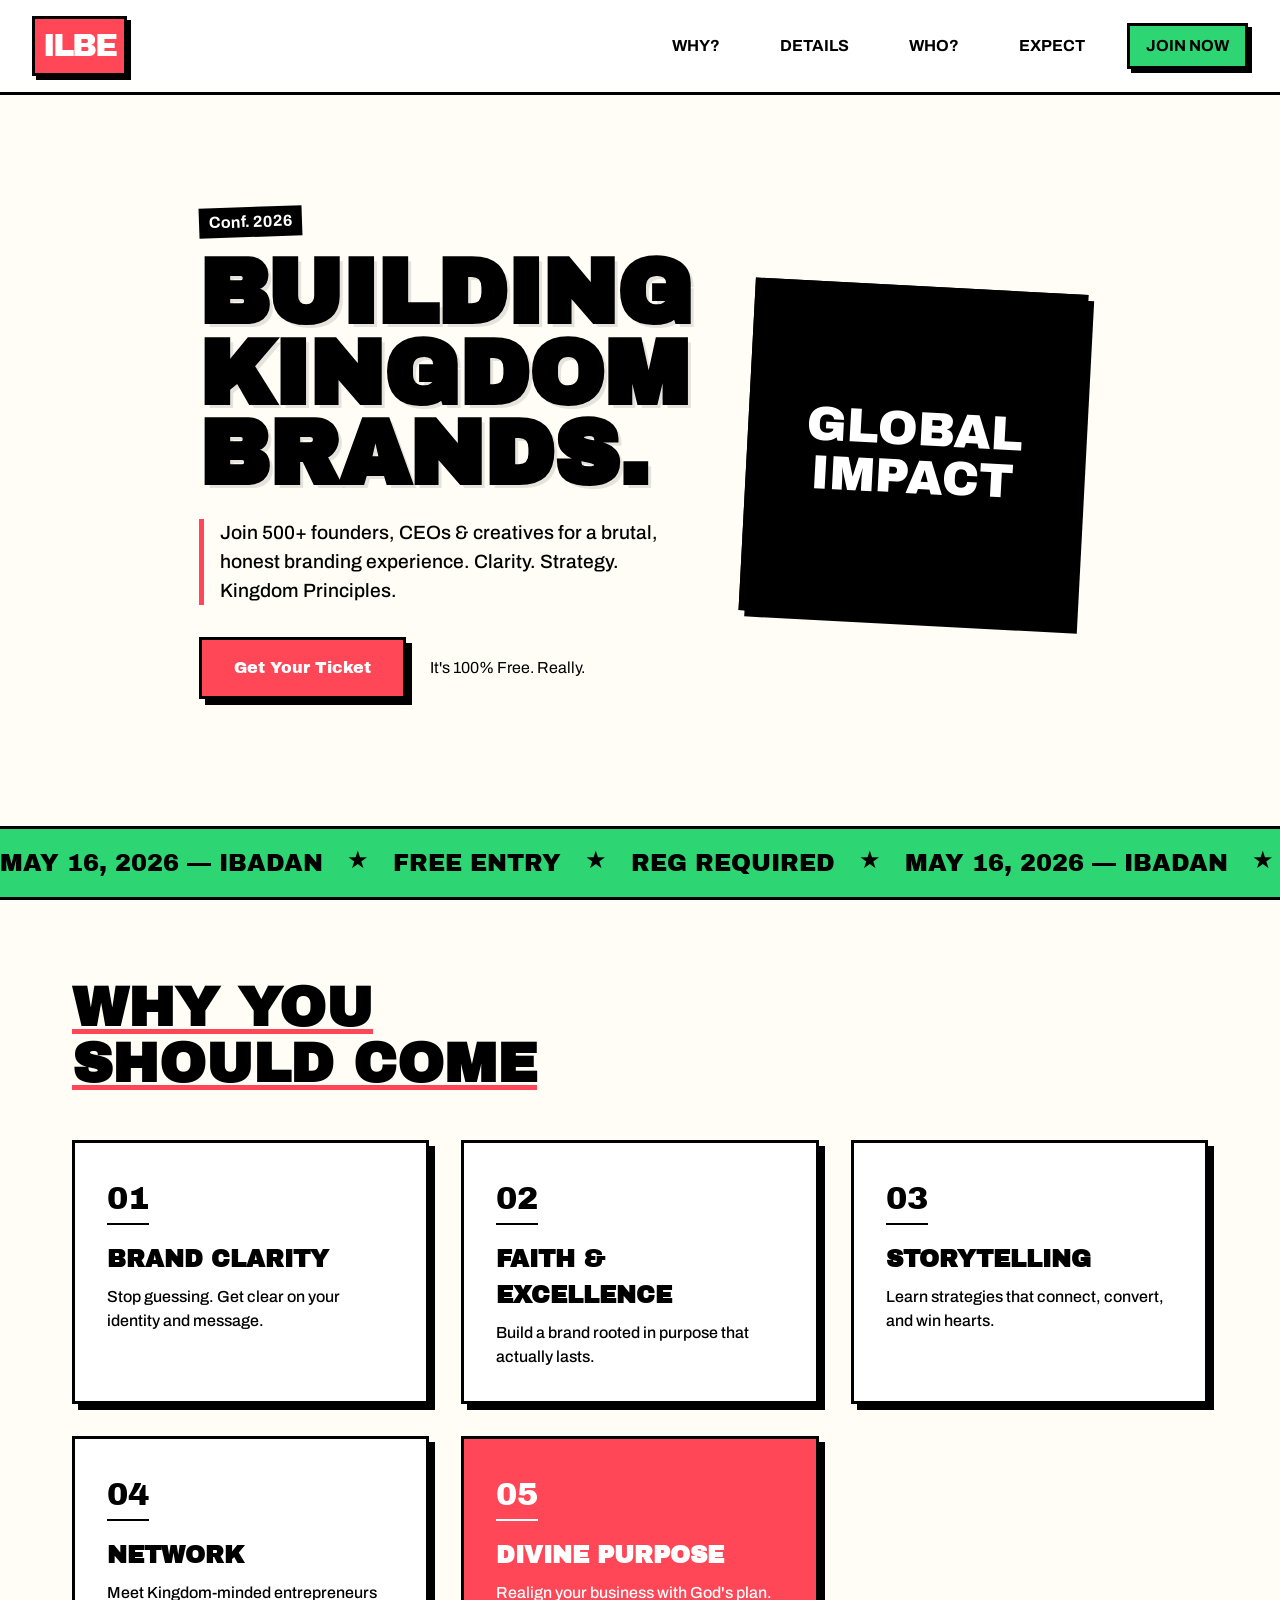
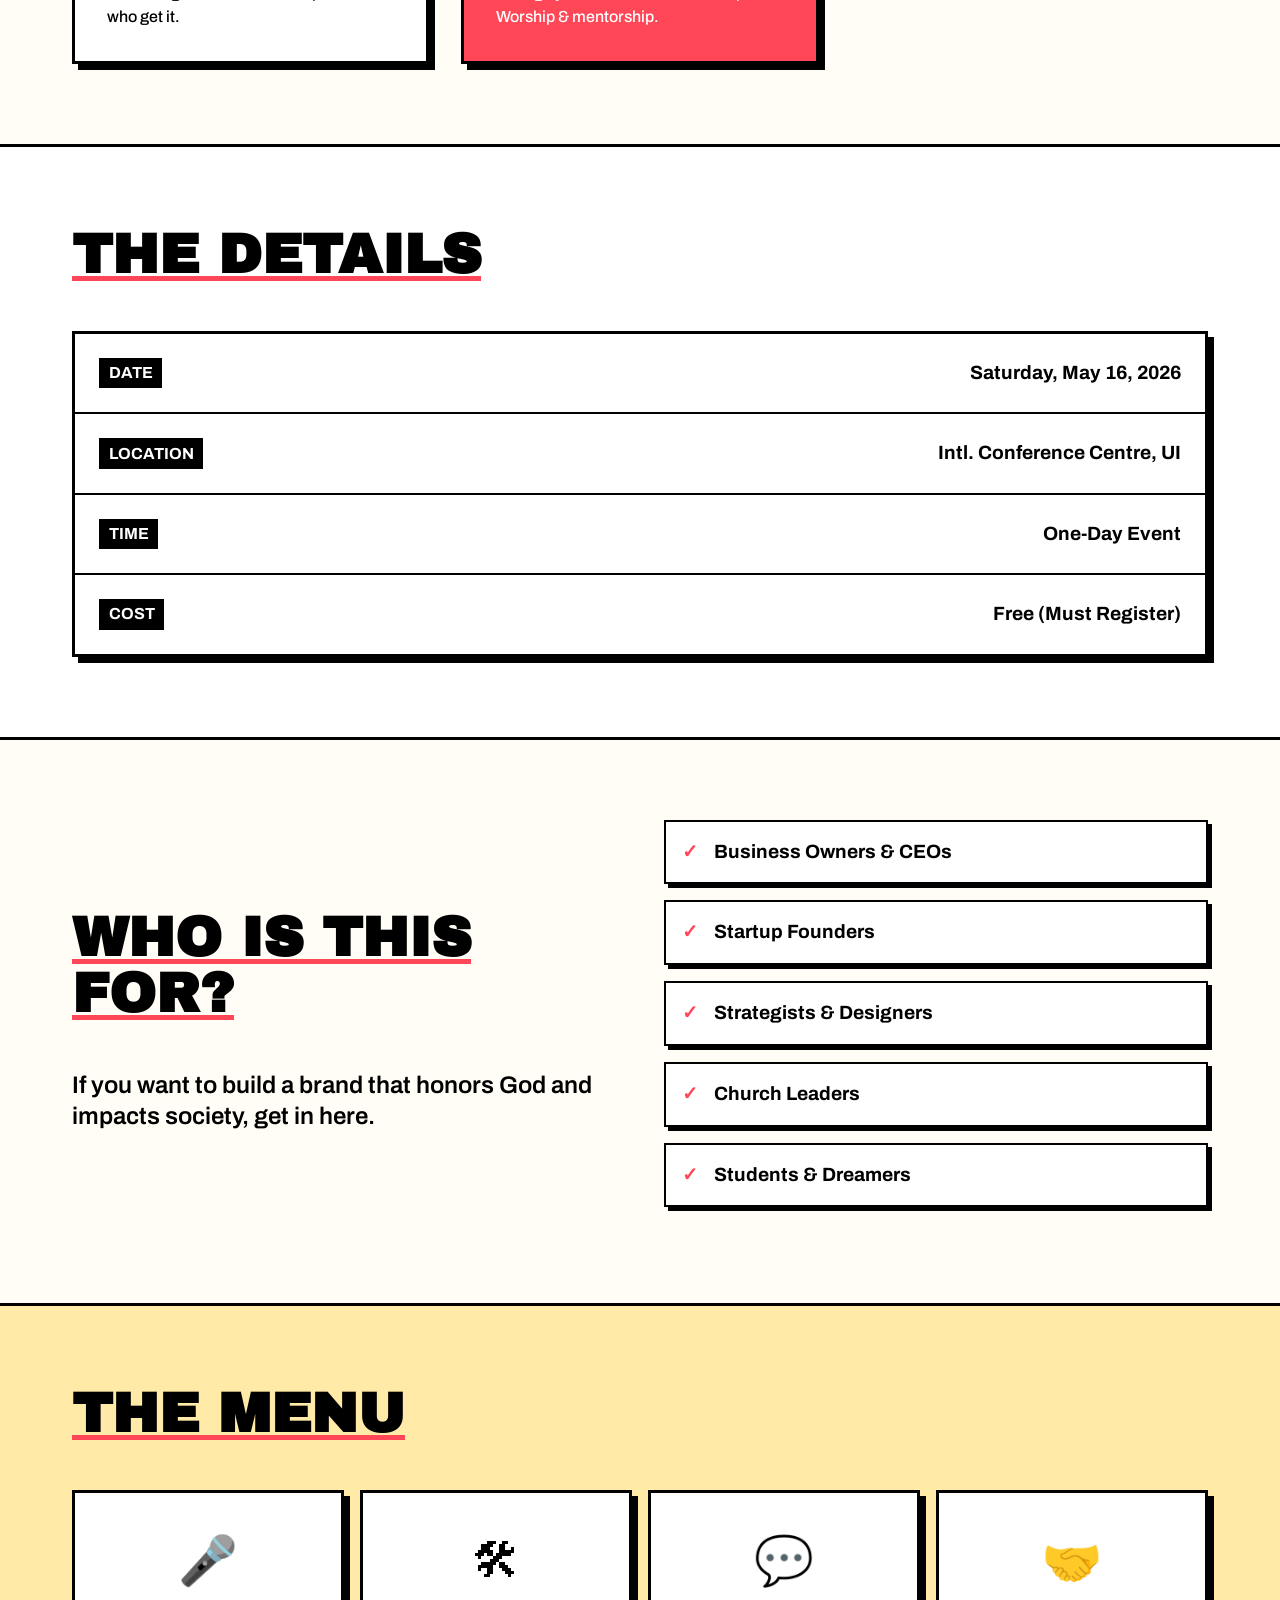
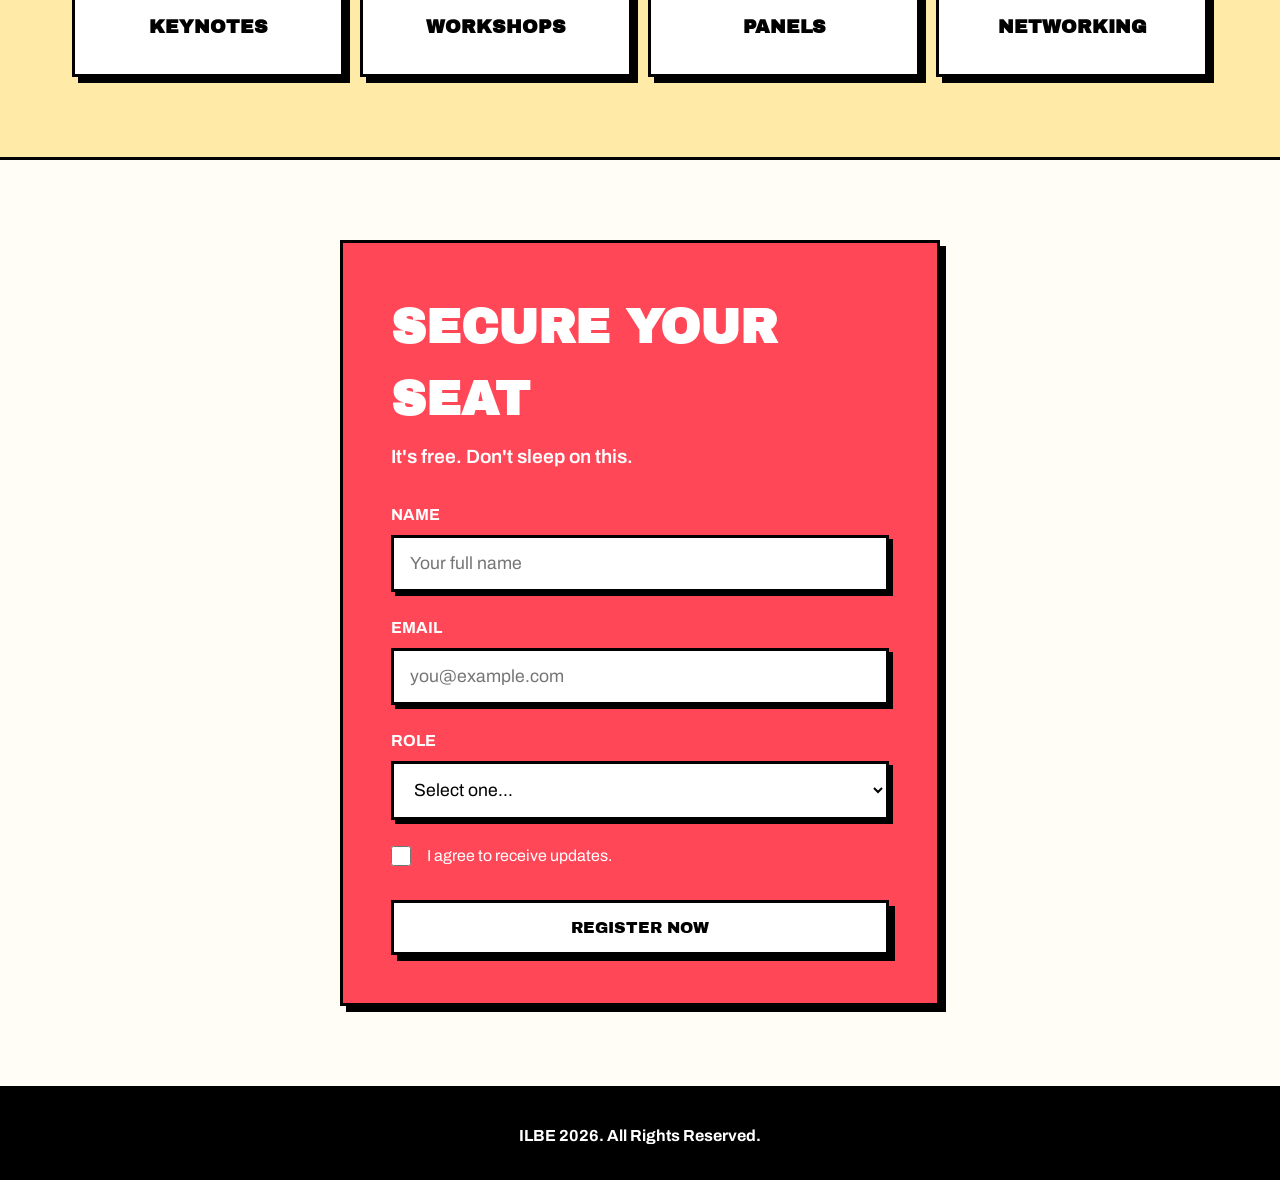
==== index.html @ 667c434f "Add ILBE event landing page Initial commit for the ILBE 2026 event landing page. Adds index.html, st" ====
<!DOCTYPE html>
<html lang="en">

<head>
  <meta charset="UTF-8" />
  <meta name="viewport" content="width=device-width, initial-scale=1.0" />
  <title>ILBE — Ibadan Live Branding Event</title>
  <link rel="preconnect" href="https://fonts.googleapis.com" />
  <link rel="preconnect" href="https://fonts.gstatic.com" crossorigin />
  <link
    href="https://fonts.googleapis.com/css2?family=Archivo+Black&family=Archivo:ital,wght@0,400;0,600;0,800;1,400&display=swap"
    rel="stylesheet" />
  <link rel="stylesheet" href="style.css" />
</head>

<body>

  <!-- ═══════════════════ NAV ═══════════════════ -->
  <nav class="nav" id="nav">
    <a href="#" class="nav__logo">ILBE</a>
    <div class="nav__links" id="navLinks">
      <a href="#why">Why?</a>
      <a href="#details">Details</a>
      <a href="#who">Who?</a>
      <a href="#expect">Expect</a>
      <a href="#register" class="nav__cta">Join Now</a>
      <button class="nav__close" id="navClose">✕</button>
    </div>
    <button class="nav__toggle" id="navToggle">Menu</button>
  </nav>

  <!-- ═══════════════════ HERO ═══════════════════ -->
  <header class="hero" id="hero">
    <div class="container hero__grid">
      <div class="hero__content reveal">
        <div class="hero__label">Conf. 2026</div>
        <h1 class="hero__title">
          BUILDING<br />KINGDOM<br />BRANDS.
        </h1>
        <p class="hero__sub">
          Join 500+ founders, CEOs & creatives for a brutal, honest branding experience. Clarity. Strategy. Kingdom
          Principles.
        </p>
        <div class="hero__actions">
          <a href="#register" class="btn btn--primary">Get Your Ticket</a>
          <span class="hero__note">It's 100% Free. Really.</span>
        </div>
      </div>
      <div class="hero__visual reveal delay-1">
        <div class="visual-box">
          <span>GLOBAL<br />IMPACT</span>
        </div>
      </div>
    </div>
    <div class="marquee-strip">
      <div class="track">
        <span>May 16, 2026 — Ibadan</span>
        <span class="star">★</span>
        <span>Free Entry</span>
        <span class="star">★</span>
        <span>Reg Required</span>
        <span class="star">★</span>
        <span>May 16, 2026 — Ibadan</span>
        <span class="star">★</span>
        <span>Free Entry</span>
        <span class="star">★</span>
        <span>Reg Required</span>
        <span class="star">★</span>
      </div>
    </div>
  </header>

  <!-- ═══════════════════ WHY ATTEND ═══════════════════ -->
  <section class="section" id="why">
    <div class="container">
      <h2 class="section-title reveal">WHY YOU<br />SHOULD COME</h2>
      <div class="grid-3">
        <div class="card reveal">
          <div class="card__head">01</div>
          <h3>Brand Clarity</h3>
          <p>Stop guessing. Get clear on your identity and message.</p>
        </div>
        <div class="card reveal delay-1">
          <div class="card__head">02</div>
          <h3>Faith & Excellence</h3>
          <p>Build a brand rooted in purpose that actually lasts.</p>
        </div>
        <div class="card reveal delay-2">
          <div class="card__head">03</div>
          <h3>Storytelling</h3>
          <p>Learn strategies that connect, convert, and win hearts.</p>
        </div>
        <div class="card reveal">
          <div class="card__head">04</div>
          <h3>Network</h3>
          <p>Meet Kingdom-minded entrepreneurs who get it.</p>
        </div>
        <div class="card reveal delay-1 card--highlight">
          <div class="card__head">05</div>
          <h3>Divine Purpose</h3>
          <p>Realign your business with God's plan. Worship & mentorship.</p>
        </div>
      </div>
    </div>
  </section>

  <!-- ═══════════════════ DETAILS ═══════════════════ -->
  <section class="section section--light" id="details">
    <div class="container">
      <h2 class="section-title reveal">THE DETAILS</h2>
      <div class="details-box reveal">
        <div class="d-row">
          <span class="d-label">Date</span>
          <span class="d-val">Saturday, May 16, 2026</span>
        </div>
        <div class="d-row">
          <span class="d-label">Location</span>
          <span class="d-val">Intl. Conference Centre, UI</span>
        </div>
        <div class="d-row">
          <span class="d-label">Time</span>
          <span class="d-val">One-Day Event</span>
        </div>
        <div class="d-row">
          <span class="d-label">Cost</span>
          <span class="d-val">Free (Must Register)</span>
        </div>
      </div>
    </div>
  </section>

  <!-- ═══════════════════ WHO IS THIS FOR ═══════════════════ -->
  <section class="section" id="who">
    <div class="container">
      <div class="split-layout">
        <div class="split-left reveal">
          <h2 class="section-title">WHO IS THIS FOR?</h2>
          <p class="big-p">If you want to build a brand that honors God and impacts society, get in here.</p>
        </div>
        <div class="split-right reveal delay-1">
          <ul class="check-list">
            <li>Business Owners & CEOs</li>
            <li>Startup Founders</li>
            <li>Strategists & Designers</li>
            <li>Church Leaders</li>
            <li>Students & Dreamers</li>
          </ul>
        </div>
      </div>
    </div>
  </section>

  <!-- ═══════════════════ EXPECT ═══════════════════ -->
  <section class="section section--vibrant" id="expect">
    <div class="container">
      <h2 class="section-title reveal">THE MENU</h2>
      <div class="menu-grid">
        <div class="menu-item reveal">
          <span class="m-icon">🎤</span>
          <h3>Keynotes</h3>
        </div>
        <div class="menu-item reveal delay-1">
          <span class="m-icon">🛠</span>
          <h3>Workshops</h3>
        </div>
        <div class="menu-item reveal delay-2">
          <span class="m-icon">💬</span>
          <h3>Panels</h3>
        </div>
        <div class="menu-item reveal delay-3">
          <span class="m-icon">🤝</span>
          <h3>Networking</h3>
        </div>
      </div>
    </div>
  </section>

  <!-- ═══════════════════ REGISTER ═══════════════════ -->
  <section class="section" id="register">
    <div class="container">
      <div class="reg-box reveal">
        <h2 class="reg-title">SECURE YOUR SEAT</h2>
        <p class="reg-sub">It's free. Don't sleep on this.</p>

        <form class="reg-form" id="registerForm">
          <div class="input-group">
            <label>Name</label>
            <input type="text" required placeholder="Your full name">
          </div>
          <div class="input-group">
            <label>Email</label>
            <input type="email" required placeholder="you@example.com">
          </div>
          <div class="input-group">
            <label>Role</label>
            <select required>
              <option value="" disabled selected>Select one...</option>
              <option>Founder / CEO</option>
              <option>Creative</option>
              <option>Student</option>
              <option>Other</option>
            </select>
          </div>
          <div class="checkbox-group">
            <input type="checkbox" required id="consent">
            <label for="consent">I agree to receive updates.</label>
          </div>
          <button type="submit" class="btn btn--block">REGISTER NOW</button>
        </form>
      </div>
    </div>
  </section>

  <footer class="footer">
    <div class="container">
      <p>ILBE 2026. All Rights Reserved.</p>
    </div>
  </footer>

  <script src="script.js"></script>
</body>

</html>
---- style.css ----
/* ═══════════════════════════════════════════════
   VARIATION D — NEO-BRUTALIST
   Bold, high-contrast, raw, vibrant borders, hard shadows
   ═══════════════════════════════════════════════ */

:root {
  --bg: #fffdf5;
  --text: #000000;
  --accent: #ff4757;
  --accent-secondary: #2ed573;
  --border: 3px solid #000000;
  --shadow: 6px 6px 0px #000000;
  --shadow-hover: 10px 10px 0px #000000;
  --font-display: 'Archivo Black', sans-serif;
  --font-body: 'Archivo', sans-serif;
}

*,
*::before,
*::after {
  margin: 0;
  padding: 0;
  box-sizing: border-box;
}

html {
  scroll-behavior: smooth;
  font-size: 16px;
}

body {
  font-family: var(--font-body);
  background: var(--bg);
  color: var(--text);
  line-height: 1.5;
  overflow-x: hidden;
}

a {
  color: inherit;
  text-decoration: none;
}

ul {
  list-style: none;
}

h1,
h2,
h3 {
  font-family: var(--font-display);
  text-transform: uppercase;
}

.container {
  max-width: 1200px;
  margin: 0 auto;
  padding: 0 2rem;
}

/* ═══════════════════ NAV ═══════════════════ */
.nav {
  position: fixed;
  top: 0;
  left: 0;
  right: 0;
  z-index: 100;
  border-bottom: var(--border);
  background: #fff;
  display: flex;
  justify-content: space-between;
  padding: 1rem 2rem;
}

.nav__logo {
  font-family: var(--font-display);
  font-size: 2rem;
  letter-spacing: -2px;
  background: var(--accent);
  color: #fff;
  padding: 0.2rem 0.5rem;
  border: var(--border);
  box-shadow: 4px 4px 0px #000;
}

.nav__links {
  display: flex;
  gap: 1.5rem;
  align-items: center;
}

.nav__links a {
  font-weight: 700;
  text-transform: uppercase;
  font-size: 1rem;
  padding: 0.5rem 1rem;
  border: 2px solid transparent;
}

.nav__links a:hover {
  background: #000;
  color: #fff;
  text-decoration: underline;
}

.nav__cta {
  background: var(--accent-secondary) !important;
  border: var(--border) !important;
  box-shadow: 4px 4px 0px #000;
  transition: transform 0.2s, box-shadow 0.2s;
}

.nav__cta:hover {
  transform: translate(-2px, -2px);
  box-shadow: 6px 6px 0px #000 !important;
  background: var(--accent-secondary) !important;
  color: #000 !important;
  text-decoration: none !important;
}

.nav__toggle,
.nav__close {
  display: none;
}

/* ═══════════════════ HERO ═══════════════════ */
.hero {
  padding-top: 8rem;
  min-height: 100vh;
  border-bottom: var(--border);
  display: flex;
  flex-direction: column;
}

.hero__grid {
  display: grid;
  grid-template-columns: 1.2fr 0.8fr;
  gap: 3rem;
  flex-grow: 1;
  align-items: center;
  margin-bottom: 3rem;
}

.hero__label {
  display: inline-block;
  background: #000;
  color: #fff;
  font-weight: 700;
  padding: 0.2rem 0.6rem;
  margin-bottom: 1rem;
  transform: rotate(-2deg);
}

.hero__title {
  font-size: clamp(3rem, 7vw, 6rem);
  line-height: 0.9;
  margin-bottom: 1.5rem;
  -webkit-text-stroke: 2px #000;
  /* Optional outline effect */
  text-shadow: 4px 4px 0px rgba(0, 0, 0, 0.1);
}

.hero__sub {
  font-size: 1.2rem;
  font-weight: 500;
  max-width: 500px;
  margin-bottom: 2rem;
  border-left: 5px solid var(--accent);
  padding-left: 1rem;
}

.hero__actions {
  display: flex;
  align-items: center;
  gap: 1.5rem;
  flex-wrap: wrap;
}

.btn {
  display: inline-block;
  font-family: var(--font-display);
  font-size: 1rem;
  padding: 1rem 2rem;
  border: var(--border);
  background: #fff;
  cursor: pointer;
  box-shadow: var(--shadow);
  transition: transform 0.2s, box-shadow 0.2s;
}

.btn:hover {
  transform: translate(-3px, -3px);
  box-shadow: var(--shadow-hover);
}

.btn--primary {
  background: var(--accent);
  color: #fff;
}

.btn--block {
  display: block;
  width: 100%;
  text-align: center;
}

.visual-box {
  width: 100%;
  aspect-ratio: 1;
  background: var(--text);
  color: #fff;
  display: flex;
  align-items: center;
  justify-content: center;
  border: var(--border);
  box-shadow: var(--shadow);
  transform: rotate(3deg);
  font-family: var(--font-display);
  font-size: 3rem;
  text-align: center;
  line-height: 1;
}

/* ═══════════════════ MARQUEE ═══════════════════ */
.marquee-strip {
  border-top: var(--border);
  background: var(--accent-secondary);
  color: #000;
  padding: 1rem 0;
  overflow: hidden;
  font-family: var(--font-display);
  font-size: 1.5rem;
  text-transform: uppercase;
}

.track {
  white-space: nowrap;
  animation: marquee 10s linear infinite;
}

.star {
  margin: 0 1rem;
  display: inline-block;
  transform: translateY(-3px);
}

@keyframes marquee {
  0% {
    transform: translateX(0);
  }

  100% {
    transform: translateX(-50%);
  }
}

/* ═══════════════════ CARDS ═══════════════════ */
.section {
  padding: 5rem 0;
  border-bottom: var(--border);
}

.section--light {
  background: #fff;
}

.section--vibrant {
  background: #ffeaa7;
}

.section-title {
  font-size: 3.5rem;
  margin-bottom: 3rem;
  line-height: 1;
  text-decoration: underline;
  text-decoration-thickness: 5px;
  text-decoration-color: var(--accent);
}

.grid-3 {
  display: grid;
  grid-template-columns: repeat(auto-fit, minmax(300px, 1fr));
  gap: 2rem;
}

.card {
  border: var(--border);
  padding: 2rem;
  background: #fff;
  box-shadow: var(--shadow);
  transition: transform 0.2s, box-shadow 0.2s;
}

.card:hover {
  transform: translate(-4px, -4px);
  box-shadow: var(--shadow-hover);
}

.card__head {
  font-family: var(--font-display);
  font-size: 2rem;
  margin-bottom: 1rem;
  color: var(--text);
  border-bottom: 2px solid #000;
  display: inline-block;
}

.card h3 {
  font-size: 1.5rem;
  margin-bottom: 0.5rem;
}

.card p {
  font-weight: 500;
}

.card--highlight {
  background: var(--accent);
  color: #fff;
}

.card--highlight .card__head {
  color: #fff;
  border-color: #fff;
}

/* ═══════════════════ DETAILS ═══════════════════ */
.details-box {
  border: var(--border);
  background: #fff;
  box-shadow: var(--shadow);
}

.d-row {
  display: flex;
  justify-content: space-between;
  padding: 1.5rem;
  border-bottom: 2px solid #000;
  align-items: center;
}

.d-row:last-child {
  border-bottom: none;
}

.d-label {
  font-weight: 700;
  text-transform: uppercase;
  background: #000;
  color: #fff;
  padding: 0.2rem 0.6rem;
}

.d-val {
  font-size: 1.2rem;
  font-weight: 700;
  text-align: right;
}

/* ═══════════════════ WHO / SPLIT ═══════════════════ */
.split-layout {
  display: grid;
  grid-template-columns: 1fr 1fr;
  gap: 3rem;
  align-items: center;
}

.big-p {
  font-size: 1.5rem;
  font-weight: 600;
  line-height: 1.3;
}

.check-list li {
  font-size: 1.2rem;
  font-weight: 700;
  padding: 1rem;
  border: 2px solid #000;
  margin-bottom: 1rem;
  background: #fff;
  box-shadow: 4px 4px 0px #000;
  display: flex;
  align-items: center;
}

.check-list li::before {
  content: '✓';
  margin-right: 1rem;
  font-weight: 900;
  color: var(--accent);
}

/* ═══════════════════ MENU GRID ═══════════════════ */
.menu-grid {
  display: grid;
  grid-template-columns: repeat(4, 1fr);
  gap: 1rem;
}

.menu-item {
  border: var(--border);
  background: #fff;
  padding: 2rem;
  text-align: center;
  box-shadow: var(--shadow);
  transition: 0.2s;
}

.menu-item:hover {
  background: #000;
  color: #fff;
  transform: rotate(2deg);
}

.m-icon {
  display: block;
  font-size: 3rem;
  margin-bottom: 1rem;
}

/* ═══════════════════ REGISTER ═══════════════════ */
.reg-box {
  background: var(--accent);
  border: var(--border);
  box-shadow: var(--shadow);
  padding: 3rem;
  max-width: 600px;
  margin: 0 auto;
  color: #fff;
}

.reg-title {
  font-size: 3rem;
  margin-bottom: 0.5rem;
}

.reg-sub {
  font-size: 1.2rem;
  margin-bottom: 2rem;
  font-weight: 600;
}

.input-group {
  margin-bottom: 1.5rem;
}

.input-group label {
  display: block;
  font-weight: 700;
  margin-bottom: 0.5rem;
  text-transform: uppercase;
}

.input-group input,
.input-group select {
  width: 100%;
  padding: 1rem;
  font-family: var(--font-body);
  font-size: 1.1rem;
  border: 3px solid #000;
  background: #fff;
  box-shadow: 4px 4px 0px #000;
  outline: none;
}

.input-group input:focus {
  background: #fffae6;
}

.checkbox-group {
  display: flex;
  align-items: center;
  gap: 1rem;
  margin-bottom: 2rem;
}

.checkbox-group input {
  width: 20px;
  height: 20px;
  border: 2px solid #000;
}

.footer {
  padding: 2rem 0;
  border-top: var(--border);
  text-align: center;
  font-weight: 700;
  background: #000;
  color: #fff;
}

/* ═══════════════════ REVEAL ═══════════════════ */
.reveal {
  opacity: 0;
  transform: translateY(50px);
  transition: 0.6s cubic-bezier(0.175, 0.885, 0.32, 1.275);
}

.reveal.visible {
  opacity: 1;
  transform: translateY(0);
}

.delay-1 {
  transition-delay: 0.1s;
}

.delay-2 {
  transition-delay: 0.2s;
}

.delay-3 {
  transition-delay: 0.3s;
}

/* ═══════════════════ RESPONSIVE ═══════════════════ */
@media (max-width: 768px) {
  .nav__links {
    position: fixed;
    top: 0;
    right: 0;
    bottom: 0;
    left: 0;
    background: #fff;
    flex-direction: column;
    justify-content: center;
    transform: translateX(100%);
    transition: 0.3s;
    border-left: var(--border);
  }

  .nav__links.open {
    transform: translateX(0);
  }

  .nav__toggle,
  .nav__close {
    display: block;
    font-family: var(--font-display);
    background: none;
    border: 2px solid #000;
    padding: 0.5rem;
    cursor: pointer;
  }

  .nav__close {
    position: absolute;
    top: 1rem;
    right: 1rem;
  }

  .hero__grid {
    grid-template-columns: 1fr;
  }

  .visual-box {
    display: none;
  }

  .hero__title {
    font-size: 3.5rem;
  }

  .grid-3,
  .split-layout,
  .menu-grid {
    grid-template-columns: 1fr;
  }

  .d-row {
    flex-direction: column;
    align-items: flex-start;
    gap: 0.5rem;
  }

  .d-val {
    text-align: left;
  }
}
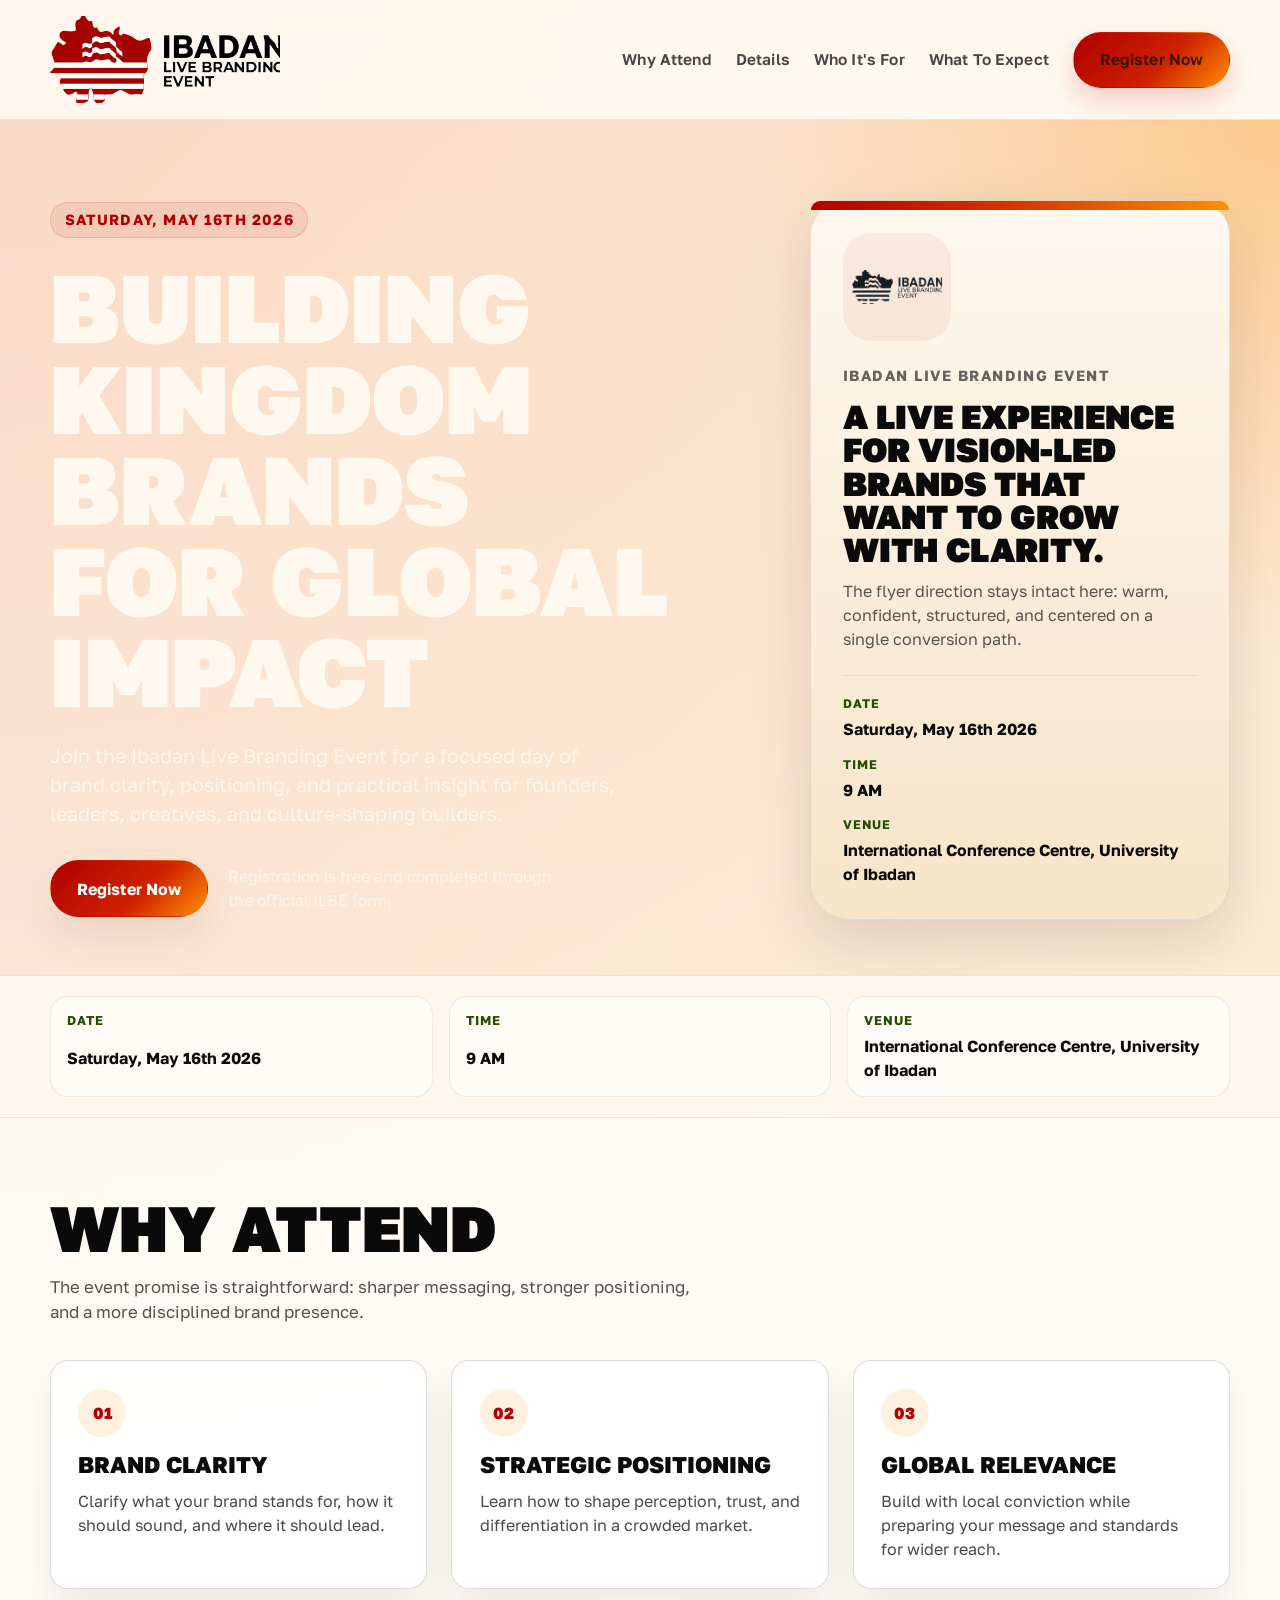
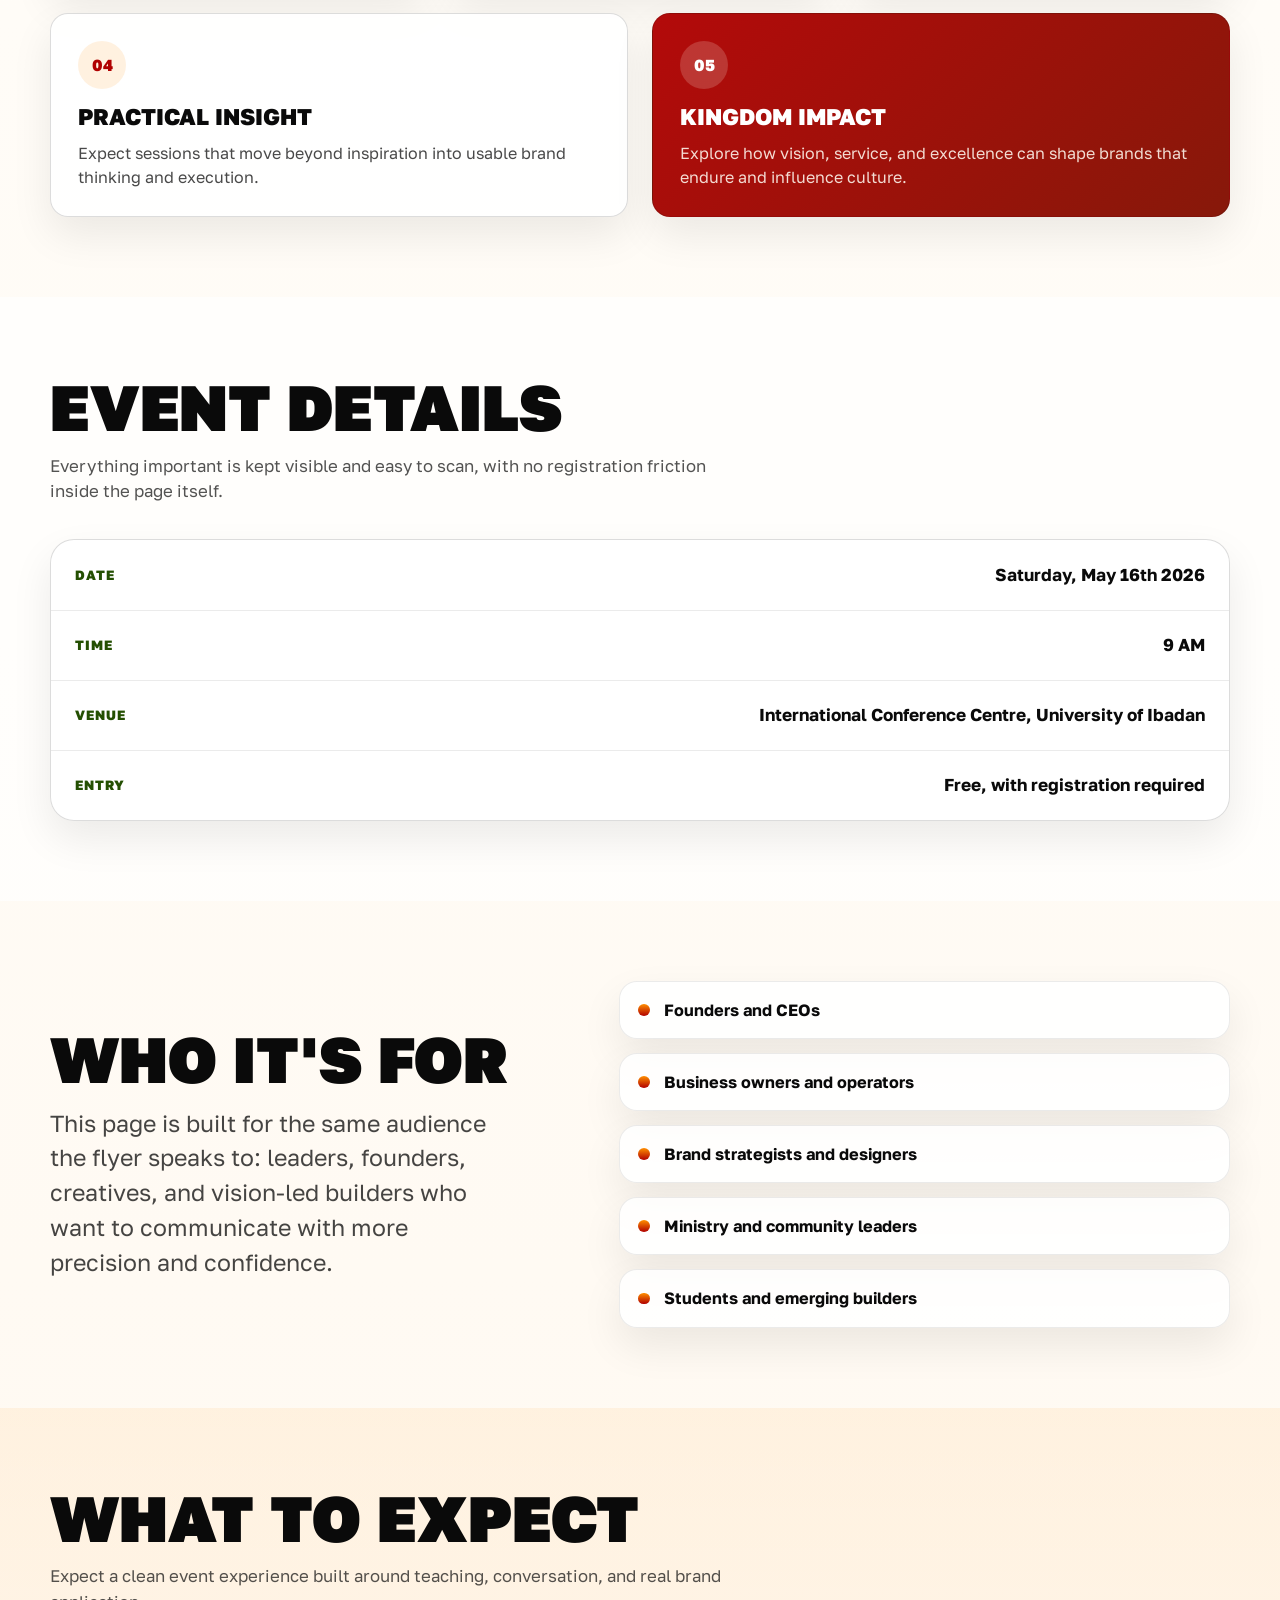
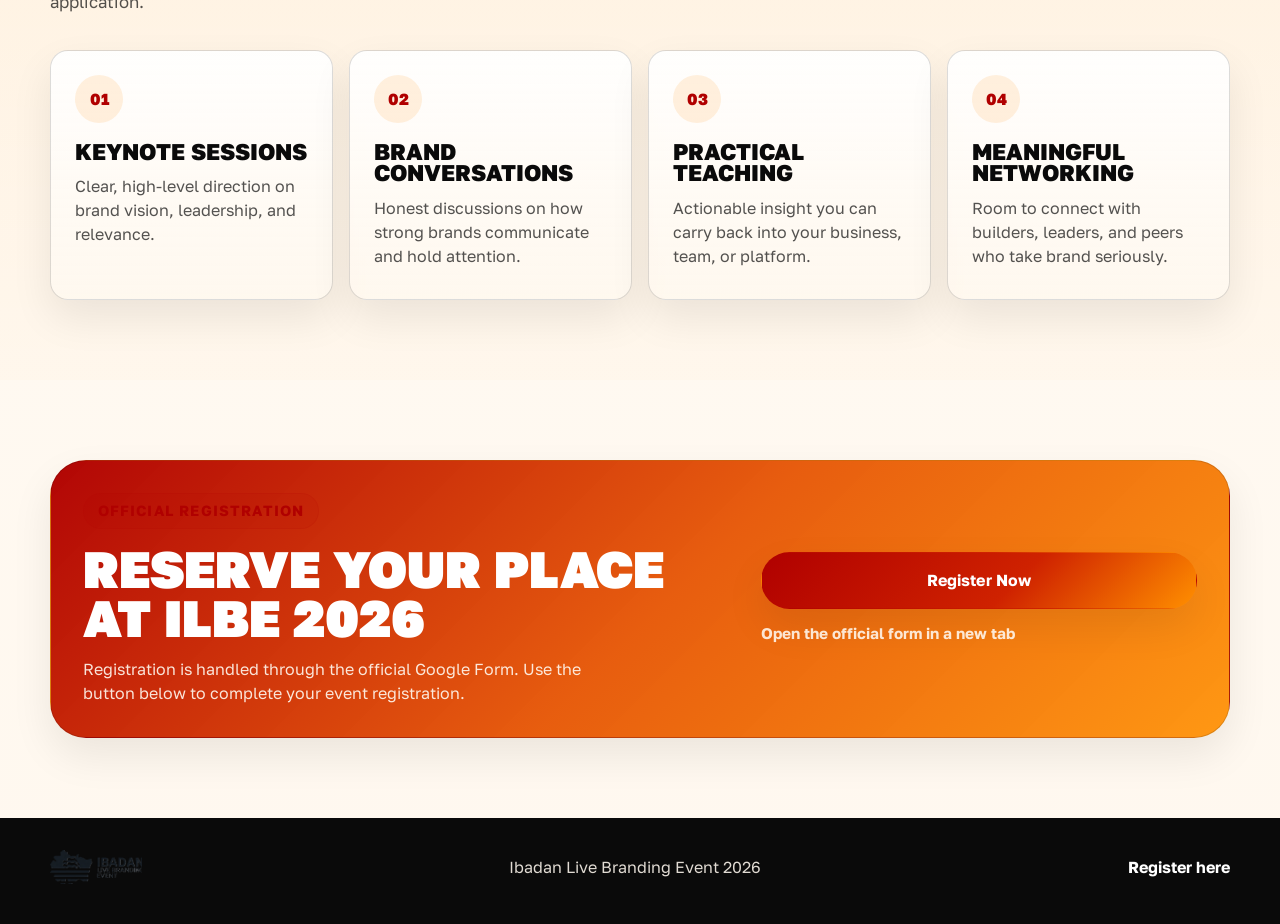
==== commit c8ada6f1: "fix: stabilize ILBE event page branding and layout - replace the earlier logo implementation with th" ====
--- a/index.html
+++ b/index.html
@@ -4,220 +4,243 @@
 <head>
   <meta charset="UTF-8" />
   <meta name="viewport" content="width=device-width, initial-scale=1.0" />
-  <title>ILBE — Ibadan Live Branding Event</title>
+  <title>ILBE | Ibadan Live Branding Event</title>
   <link rel="preconnect" href="https://fonts.googleapis.com" />
   <link rel="preconnect" href="https://fonts.gstatic.com" crossorigin />
-  <link
-    href="https://fonts.googleapis.com/css2?family=Archivo+Black&family=Archivo:ital,wght@0,400;0,600;0,800;1,400&display=swap"
+  <link href="https://fonts.googleapis.com/css2?family=Golos+Text:wght@400;500;600;700;800;900&display=swap"
     rel="stylesheet" />
   <link rel="stylesheet" href="style.css" />
 </head>
 
 <body>
-
-  <!-- ═══════════════════ NAV ═══════════════════ -->
   <nav class="nav" id="nav">
-    <a href="#" class="nav__logo">ILBE</a>
+    <a href="#hero" class="nav__logo" aria-label="Ibadan Live Branding Event home">
+      <img src="assets/ilbe-lockup-black.png" alt="Ibadan Live Branding Event logo" />
+    </a>
     <div class="nav__links" id="navLinks">
-      <a href="#why">Why?</a>
+      <a href="#why">Why Attend</a>
       <a href="#details">Details</a>
-      <a href="#who">Who?</a>
-      <a href="#expect">Expect</a>
-      <a href="#register" class="nav__cta">Join Now</a>
-      <button class="nav__close" id="navClose">✕</button>
-    </div>
-    <button class="nav__toggle" id="navToggle">Menu</button>
+      <a href="#who">Who It's For</a>
+      <a href="#expect">What To Expect</a>
+      <a href="https://forms.gle/zM6vvySTr9NiGBkB6" class="nav__cta" target="_blank" rel="noreferrer">Register
+        Now</a>
+      <button class="nav__close" id="navClose" aria-label="Close navigation">Close</button>
+    </div>
+    <button class="nav__toggle" id="navToggle" aria-label="Open navigation">Menu</button>
   </nav>
 
-  <!-- ═══════════════════ HERO ═══════════════════ -->
   <header class="hero" id="hero">
+    <div class="hero__backdrop" aria-hidden="true"></div>
     <div class="container hero__grid">
       <div class="hero__content reveal">
-        <div class="hero__label">Conf. 2026</div>
-        <h1 class="hero__title">
-          BUILDING<br />KINGDOM<br />BRANDS.
-        </h1>
+        <div class="hero__label">Saturday, May 16th 2026</div>
+        <h1 class="hero__title">Building Kingdom Brands for Global Impact</h1>
         <p class="hero__sub">
-          Join 500+ founders, CEOs & creatives for a brutal, honest branding experience. Clarity. Strategy. Kingdom
-          Principles.
+          Join the Ibadan Live Branding Event for a focused day of brand clarity, positioning, and practical insight
+          for founders, leaders, creatives, and culture-shaping builders.
         </p>
         <div class="hero__actions">
-          <a href="#register" class="btn btn--primary">Get Your Ticket</a>
-          <span class="hero__note">It's 100% Free. Really.</span>
+          <a href="https://forms.gle/zM6vvySTr9NiGBkB6" class="btn btn--primary" target="_blank"
+            rel="noreferrer">Register Now</a>
+          <p class="hero__note">Registration is free and completed through the official ILBE form.</p>
         </div>
       </div>
       <div class="hero__visual reveal delay-1">
-        <div class="visual-box">
-          <span>GLOBAL<br />IMPACT</span>
-        </div>
-      </div>
-    </div>
-    <div class="marquee-strip">
-      <div class="track">
-        <span>May 16, 2026 — Ibadan</span>
-        <span class="star">★</span>
-        <span>Free Entry</span>
-        <span class="star">★</span>
-        <span>Reg Required</span>
-        <span class="star">★</span>
-        <span>May 16, 2026 — Ibadan</span>
-        <span class="star">★</span>
-        <span>Free Entry</span>
-        <span class="star">★</span>
-        <span>Reg Required</span>
-        <span class="star">★</span>
+        <div class="hero-panel">
+          <div class="hero-panel__symbol">
+            <img src="assets/ilbe-symbol-red.png" alt="Ibadan Live Branding Event symbol" />
+          </div>
+          <div class="hero-panel__body">
+            <p class="hero-panel__eyebrow">Ibadan Live Branding Event</p>
+            <h2 class="hero-panel__headline">A live experience for vision-led brands that want to grow with clarity.</h2>
+            <p class="hero-panel__copy">
+              The flyer direction stays intact here: warm, confident, structured, and centered on a single conversion
+              path.
+            </p>
+          </div>
+          <div class="hero-panel__meta">
+            <div>
+              <span>Date</span>
+              <strong>Saturday, May 16th 2026</strong>
+            </div>
+            <div>
+              <span>Time</span>
+              <strong>9 AM</strong>
+            </div>
+            <div>
+              <span>Venue</span>
+              <strong>International Conference Centre, University of Ibadan</strong>
+            </div>
+          </div>
+        </div>
+      </div>
+    </div>
+    <div class="hero-facts">
+      <div class="container hero-facts__grid">
+        <div class="hero-fact">
+          <span>Date</span>
+          <strong>Saturday, May 16th 2026</strong>
+        </div>
+        <div class="hero-fact">
+          <span>Time</span>
+          <strong>9 AM</strong>
+        </div>
+        <div class="hero-fact">
+          <span>Venue</span>
+          <strong>International Conference Centre, University of Ibadan</strong>
+        </div>
       </div>
     </div>
   </header>
 
-  <!-- ═══════════════════ WHY ATTEND ═══════════════════ -->
   <section class="section" id="why">
     <div class="container">
-      <h2 class="section-title reveal">WHY YOU<br />SHOULD COME</h2>
+      <h2 class="section-title reveal">Why Attend</h2>
+      <p class="section-intro reveal">
+        The event promise is straightforward: sharper messaging, stronger positioning, and a more disciplined brand
+        presence.
+      </p>
       <div class="grid-3">
-        <div class="card reveal">
+        <article class="card reveal">
           <div class="card__head">01</div>
           <h3>Brand Clarity</h3>
-          <p>Stop guessing. Get clear on your identity and message.</p>
-        </div>
-        <div class="card reveal delay-1">
+          <p>Clarify what your brand stands for, how it should sound, and where it should lead.</p>
+        </article>
+        <article class="card reveal delay-1">
           <div class="card__head">02</div>
-          <h3>Faith & Excellence</h3>
-          <p>Build a brand rooted in purpose that actually lasts.</p>
-        </div>
-        <div class="card reveal delay-2">
+          <h3>Strategic Positioning</h3>
+          <p>Learn how to shape perception, trust, and differentiation in a crowded market.</p>
+        </article>
+        <article class="card reveal delay-2">
           <div class="card__head">03</div>
-          <h3>Storytelling</h3>
-          <p>Learn strategies that connect, convert, and win hearts.</p>
-        </div>
-        <div class="card reveal">
+          <h3>Global Relevance</h3>
+          <p>Build with local conviction while preparing your message and standards for wider reach.</p>
+        </article>
+        <article class="card reveal">
           <div class="card__head">04</div>
-          <h3>Network</h3>
-          <p>Meet Kingdom-minded entrepreneurs who get it.</p>
-        </div>
-        <div class="card reveal delay-1 card--highlight">
+          <h3>Practical Insight</h3>
+          <p>Expect sessions that move beyond inspiration into usable brand thinking and execution.</p>
+        </article>
+        <article class="card card--highlight reveal delay-1">
           <div class="card__head">05</div>
-          <h3>Divine Purpose</h3>
-          <p>Realign your business with God's plan. Worship & mentorship.</p>
-        </div>
-      </div>
-    </div>
-  </section>
-
-  <!-- ═══════════════════ DETAILS ═══════════════════ -->
+          <h3>Kingdom Impact</h3>
+          <p>Explore how vision, service, and excellence can shape brands that endure and influence culture.</p>
+        </article>
+      </div>
+    </div>
+  </section>
+
   <section class="section section--light" id="details">
     <div class="container">
-      <h2 class="section-title reveal">THE DETAILS</h2>
+      <h2 class="section-title reveal">Event Details</h2>
+      <p class="section-intro reveal">
+        Everything important is kept visible and easy to scan, with no registration friction inside the page itself.
+      </p>
       <div class="details-box reveal">
         <div class="d-row">
           <span class="d-label">Date</span>
-          <span class="d-val">Saturday, May 16, 2026</span>
-        </div>
-        <div class="d-row">
-          <span class="d-label">Location</span>
-          <span class="d-val">Intl. Conference Centre, UI</span>
+          <span class="d-val">Saturday, May 16th 2026</span>
         </div>
         <div class="d-row">
           <span class="d-label">Time</span>
-          <span class="d-val">One-Day Event</span>
-        </div>
-        <div class="d-row">
-          <span class="d-label">Cost</span>
-          <span class="d-val">Free (Must Register)</span>
-        </div>
-      </div>
-    </div>
-  </section>
-
-  <!-- ═══════════════════ WHO IS THIS FOR ═══════════════════ -->
+          <span class="d-val">9 AM</span>
+        </div>
+        <div class="d-row">
+          <span class="d-label">Venue</span>
+          <span class="d-val">International Conference Centre, University of Ibadan</span>
+        </div>
+        <div class="d-row">
+          <span class="d-label">Entry</span>
+          <span class="d-val">Free, with registration required</span>
+        </div>
+      </div>
+    </div>
+  </section>
+
   <section class="section" id="who">
     <div class="container">
       <div class="split-layout">
         <div class="split-left reveal">
-          <h2 class="section-title">WHO IS THIS FOR?</h2>
-          <p class="big-p">If you want to build a brand that honors God and impacts society, get in here.</p>
+          <h2 class="section-title">Who It's For</h2>
+          <p class="big-p">
+            This page is built for the same audience the flyer speaks to: leaders, founders, creatives, and vision-led
+            builders who want to communicate with more precision and confidence.
+          </p>
         </div>
         <div class="split-right reveal delay-1">
           <ul class="check-list">
-            <li>Business Owners & CEOs</li>
-            <li>Startup Founders</li>
-            <li>Strategists & Designers</li>
-            <li>Church Leaders</li>
-            <li>Students & Dreamers</li>
+            <li>Founders and CEOs</li>
+            <li>Business owners and operators</li>
+            <li>Brand strategists and designers</li>
+            <li>Ministry and community leaders</li>
+            <li>Students and emerging builders</li>
           </ul>
         </div>
       </div>
     </div>
   </section>
 
-  <!-- ═══════════════════ EXPECT ═══════════════════ -->
   <section class="section section--vibrant" id="expect">
     <div class="container">
-      <h2 class="section-title reveal">THE MENU</h2>
+      <h2 class="section-title reveal">What To Expect</h2>
+      <p class="section-intro reveal">
+        Expect a clean event experience built around teaching, conversation, and real brand application.
+      </p>
       <div class="menu-grid">
-        <div class="menu-item reveal">
-          <span class="m-icon">🎤</span>
-          <h3>Keynotes</h3>
-        </div>
-        <div class="menu-item reveal delay-1">
-          <span class="m-icon">🛠</span>
-          <h3>Workshops</h3>
-        </div>
-        <div class="menu-item reveal delay-2">
-          <span class="m-icon">💬</span>
-          <h3>Panels</h3>
-        </div>
-        <div class="menu-item reveal delay-3">
-          <span class="m-icon">🤝</span>
-          <h3>Networking</h3>
-        </div>
-      </div>
-    </div>
-  </section>
-
-  <!-- ═══════════════════ REGISTER ═══════════════════ -->
+        <article class="menu-item reveal">
+          <span class="m-icon">01</span>
+          <h3>Keynote Sessions</h3>
+          <p>Clear, high-level direction on brand vision, leadership, and relevance.</p>
+        </article>
+        <article class="menu-item reveal delay-1">
+          <span class="m-icon">02</span>
+          <h3>Brand Conversations</h3>
+          <p>Honest discussions on how strong brands communicate and hold attention.</p>
+        </article>
+        <article class="menu-item reveal delay-2">
+          <span class="m-icon">03</span>
+          <h3>Practical Teaching</h3>
+          <p>Actionable insight you can carry back into your business, team, or platform.</p>
+        </article>
+        <article class="menu-item reveal delay-3">
+          <span class="m-icon">04</span>
+          <h3>Meaningful Networking</h3>
+          <p>Room to connect with builders, leaders, and peers who take brand seriously.</p>
+        </article>
+      </div>
+    </div>
+  </section>
+
   <section class="section" id="register">
     <div class="container">
       <div class="reg-box reveal">
-        <h2 class="reg-title">SECURE YOUR SEAT</h2>
-        <p class="reg-sub">It's free. Don't sleep on this.</p>
-
-        <form class="reg-form" id="registerForm">
-          <div class="input-group">
-            <label>Name</label>
-            <input type="text" required placeholder="Your full name">
-          </div>
-          <div class="input-group">
-            <label>Email</label>
-            <input type="email" required placeholder="you@example.com">
-          </div>
-          <div class="input-group">
-            <label>Role</label>
-            <select required>
-              <option value="" disabled selected>Select one...</option>
-              <option>Founder / CEO</option>
-              <option>Creative</option>
-              <option>Student</option>
-              <option>Other</option>
-            </select>
-          </div>
-          <div class="checkbox-group">
-            <input type="checkbox" required id="consent">
-            <label for="consent">I agree to receive updates.</label>
-          </div>
-          <button type="submit" class="btn btn--block">REGISTER NOW</button>
-        </form>
+        <div class="reg-box__content">
+          <p class="reg-kicker">Official Registration</p>
+          <h2 class="reg-title">Reserve your place at ILBE 2026</h2>
+          <p class="reg-sub">
+            Registration is handled through the official Google Form. Use the button below to complete your event
+            registration.
+          </p>
+        </div>
+        <div class="reg-box__actions">
+          <a href="https://forms.gle/zM6vvySTr9NiGBkB6" class="btn btn--primary btn--block" target="_blank"
+            rel="noreferrer">Register Now</a>
+          <a href="https://forms.gle/zM6vvySTr9NiGBkB6" class="reg-link" target="_blank" rel="noreferrer">Open the
+            official form in a new tab</a>
+        </div>
       </div>
     </div>
   </section>
 
   <footer class="footer">
-    <div class="container">
-      <p>ILBE 2026. All Rights Reserved.</p>
+    <div class="container footer__content">
+      <img src="assets/ilbe-symbol-red.png" alt="Ibadan Live Branding Event symbol" class="footer__logo" />
+      <p>Ibadan Live Branding Event 2026</p>
+      <a href="https://forms.gle/zM6vvySTr9NiGBkB6" target="_blank" rel="noreferrer">Register here</a>
     </div>
   </footer>
 
   <script src="script.js"></script>
 </body>
 
-</html>+</html>
--- a/style.css
+++ b/style.css
@@ -1,37 +1,38 @@
-/* ═══════════════════════════════════════════════
-   VARIATION D — NEO-BRUTALIST
-   Bold, high-contrast, raw, vibrant borders, hard shadows
-   ═══════════════════════════════════════════════ */
-
 :root {
-  --bg: #fffdf5;
-  --text: #000000;
-  --accent: #ff4757;
-  --accent-secondary: #2ed573;
-  --border: 3px solid #000000;
-  --shadow: 6px 6px 0px #000000;
-  --shadow-hover: 10px 10px 0px #000000;
-  --font-display: 'Archivo Black', sans-serif;
-  --font-body: 'Archivo', sans-serif;
+  --crimson: #b00000;
+  --orange: #ff8f00;
+  --green: #244f02;
+  --ink: #0a0a0a;
+  --cream: #f6e2c8;
+  --paper: #fff8ef;
+  --paper-strong: #fff2de;
+  --line: rgba(10, 10, 10, 0.14);
+  --shadow-soft: 0 18px 42px rgba(10, 10, 10, 0.08);
+  --radius-xl: 36px;
+  --radius-lg: 24px;
+  --radius-md: 18px;
+  --font-sans: 'Golos Text', sans-serif;
 }
 
 *,
 *::before,
 *::after {
+  box-sizing: border-box;
   margin: 0;
   padding: 0;
-  box-sizing: border-box;
 }
 
 html {
+  font-size: 16px;
   scroll-behavior: smooth;
-  font-size: 16px;
 }
 
 body {
-  font-family: var(--font-body);
-  background: var(--bg);
-  color: var(--text);
+  font-family: var(--font-sans);
+  color: var(--ink);
+  background:
+    radial-gradient(circle at top left, rgba(255, 143, 0, 0.12), transparent 34%),
+    linear-gradient(180deg, #fff9f1 0%, #fffdf9 24%, #fff8ef 100%);
   line-height: 1.5;
   overflow-x: hidden;
 }
@@ -41,464 +42,603 @@
   text-decoration: none;
 }
 
+img {
+  display: block;
+  max-width: 100%;
+}
+
 ul {
   list-style: none;
+}
+
+button,
+input,
+select {
+  font: inherit;
 }
 
 h1,
 h2,
 h3 {
-  font-family: var(--font-display);
-  text-transform: uppercase;
+  line-height: 0.95;
 }
 
 .container {
-  max-width: 1200px;
+  width: min(1180px, calc(100% - 2rem));
   margin: 0 auto;
-  padding: 0 2rem;
-}
-
-/* ═══════════════════ NAV ═══════════════════ */
+}
+
 .nav {
-  position: fixed;
+  position: sticky;
   top: 0;
-  left: 0;
-  right: 0;
   z-index: 100;
-  border-bottom: var(--border);
-  background: #fff;
   display: flex;
+  align-items: center;
   justify-content: space-between;
-  padding: 1rem 2rem;
+  gap: 1.5rem;
+  padding: 1rem max(1rem, calc((100% - 1180px) / 2));
+  background: rgba(255, 248, 239, 0.94);
+  backdrop-filter: blur(18px);
+  border-bottom: 1px solid rgba(10, 10, 10, 0.08);
 }
 
 .nav__logo {
-  font-family: var(--font-display);
-  font-size: 2rem;
-  letter-spacing: -2px;
-  background: var(--accent);
-  color: #fff;
-  padding: 0.2rem 0.5rem;
-  border: var(--border);
-  box-shadow: 4px 4px 0px #000;
+  width: clamp(180px, 18vw, 260px);
+}
+
+.nav__logo img {
+  width: 100%;
+  height: auto;
 }
 
 .nav__links {
   display: flex;
+  align-items: center;
   gap: 1.5rem;
-  align-items: center;
+}
+
+.nav__links a,
+.nav__toggle,
+.nav__close {
+  font-size: 0.97rem;
+  font-weight: 600;
+  letter-spacing: 0.01em;
 }
 
 .nav__links a {
-  font-weight: 700;
-  text-transform: uppercase;
-  font-size: 1rem;
-  padding: 0.5rem 1rem;
-  border: 2px solid transparent;
+  color: rgba(10, 10, 10, 0.74);
+  transition: color 0.2s ease, transform 0.2s ease;
 }
 
 .nav__links a:hover {
-  background: #000;
+  color: var(--ink);
+  transform: translateY(-1px);
+}
+
+.nav__cta,
+.btn {
+  display: inline-flex;
+  align-items: center;
+  justify-content: center;
+  min-height: 3.5rem;
+  padding: 0.95rem 1.6rem;
+  border-radius: 999px;
+  border: 1px solid transparent;
+  font-weight: 700;
+  letter-spacing: 0.01em;
+  transition: transform 0.2s ease, box-shadow 0.2s ease, background-color 0.2s ease, color 0.2s ease,
+    border-color 0.2s ease;
+}
+
+.nav__cta {
+  background: linear-gradient(135deg, var(--crimson), #ce2200 58%, var(--orange));
   color: #fff;
-  text-decoration: underline;
-}
-
-.nav__cta {
-  background: var(--accent-secondary) !important;
-  border: var(--border) !important;
-  box-shadow: 4px 4px 0px #000;
-  transition: transform 0.2s, box-shadow 0.2s;
-}
-
-.nav__cta:hover {
-  transform: translate(-2px, -2px);
-  box-shadow: 6px 6px 0px #000 !important;
-  background: var(--accent-secondary) !important;
-  color: #000 !important;
-  text-decoration: none !important;
+  box-shadow: 0 12px 28px rgba(176, 0, 0, 0.18);
+}
+
+.nav__cta:hover,
+.btn:hover {
+  transform: translateY(-2px);
 }
 
 .nav__toggle,
 .nav__close {
   display: none;
-}
-
-/* ═══════════════════ HERO ═══════════════════ */
+  border: 0;
+  background: transparent;
+  cursor: pointer;
+}
+
 .hero {
-  padding-top: 8rem;
-  min-height: 100vh;
-  border-bottom: var(--border);
-  display: flex;
-  flex-direction: column;
+  position: relative;
+  overflow: hidden;
+  padding: 0;
+}
+
+.hero__backdrop {
+  position: absolute;
+  inset: 0;
+  background:
+    radial-gradient(circle at top right, rgba(255, 143, 0, 0.32), transparent 32%),
+    linear-gradient(135deg, rgba(176, 0, 0, 0.08) 0%, rgba(255, 143, 0, 0.16) 100%);
 }
 
 .hero__grid {
-  display: grid;
-  grid-template-columns: 1.2fr 0.8fr;
-  gap: 3rem;
-  flex-grow: 1;
-  align-items: center;
-  margin-bottom: 3rem;
-}
-
-.hero__label {
-  display: inline-block;
-  background: #000;
-  color: #fff;
-  font-weight: 700;
-  padding: 0.2rem 0.6rem;
-  margin-bottom: 1rem;
-  transform: rotate(-2deg);
+  position: relative;
+  z-index: 1;
+  display: grid;
+  grid-template-columns: minmax(0, 1.2fr) minmax(320px, 420px);
+  gap: clamp(2rem, 3vw, 4rem);
+  align-items: center;
+  padding: 5rem 0 3.5rem;
+}
+
+.hero__content {
+  color: #fff8ef;
+  max-width: 42rem;
+}
+
+.hero__label,
+.reg-kicker {
+  display: inline-flex;
+  align-items: center;
+  min-height: 2.25rem;
+  padding: 0.35rem 0.85rem;
+  border-radius: 999px;
+  background: rgba(176, 0, 0, 0.08);
+  border: 1px solid rgba(176, 0, 0, 0.12);
+  font-size: 0.92rem;
+  font-weight: 700;
+  text-transform: uppercase;
+  letter-spacing: 0.08em;
+  color: var(--crimson);
 }
 
 .hero__title {
-  font-size: clamp(3rem, 7vw, 6rem);
-  line-height: 0.9;
-  margin-bottom: 1.5rem;
-  -webkit-text-stroke: 2px #000;
-  /* Optional outline effect */
-  text-shadow: 4px 4px 0px rgba(0, 0, 0, 0.1);
+  max-width: 11ch;
+  margin-top: 1.4rem;
+  font-size: clamp(3.3rem, 7.5vw, 6.2rem);
+  font-weight: 900;
+  text-transform: uppercase;
+  text-wrap: balance;
 }
 
 .hero__sub {
-  font-size: 1.2rem;
-  font-weight: 500;
-  max-width: 500px;
-  margin-bottom: 2rem;
-  border-left: 5px solid var(--accent);
-  padding-left: 1rem;
+  max-width: 36rem;
+  margin-top: 1.5rem;
+  font-size: clamp(1.02rem, 1.7vw, 1.22rem);
+  color: rgba(255, 248, 239, 0.9);
 }
 
 .hero__actions {
   display: flex;
-  align-items: center;
+  flex-wrap: wrap;
+  align-items: center;
+  gap: 1rem 1.25rem;
+  margin-top: 2rem;
+}
+
+.hero__note {
+  max-width: 22rem;
+  font-size: 0.98rem;
+  color: rgba(255, 248, 239, 0.84);
+}
+
+.btn {
+  box-shadow: var(--shadow-soft);
+}
+
+.btn--primary {
+  background: linear-gradient(135deg, var(--crimson), #cf2200 58%, var(--orange));
+  color: #fff;
+}
+
+.btn--primary:hover {
+  box-shadow: 0 18px 36px rgba(176, 0, 0, 0.18);
+}
+
+.btn--secondary {
+  background: rgba(255, 248, 239, 0.82);
+  color: var(--ink);
+  border-color: rgba(10, 10, 10, 0.1);
+}
+
+.hero-panel {
+  position: relative;
+  display: grid;
   gap: 1.5rem;
-  flex-wrap: wrap;
-}
-
-.btn {
-  display: inline-block;
-  font-family: var(--font-display);
+  background: linear-gradient(180deg, #fff8ef 0%, #f7e4c9 100%);
+  border-radius: var(--radius-xl);
+  padding: 2rem;
+  box-shadow: 0 24px 60px rgba(10, 10, 10, 0.12);
+  border: 1px solid rgba(10, 10, 10, 0.08);
+}
+
+.hero-panel::before {
+  content: '';
+  position: absolute;
+  inset: 0 auto auto 0;
+  width: 100%;
+  height: 0.55rem;
+  background: linear-gradient(90deg, var(--crimson), #d43100 46%, var(--orange));
+  border-top-left-radius: var(--radius-xl);
+  border-top-right-radius: var(--radius-xl);
+}
+
+.hero-panel > * {
+  position: relative;
+  z-index: 1;
+}
+
+.hero-panel__symbol {
+  width: 108px;
+  height: 108px;
+  display: grid;
+  place-items: center;
+  border-radius: 28px;
+  background: rgba(176, 0, 0, 0.06);
+}
+
+.hero-panel__symbol img {
+  width: 84%;
+  height: auto;
+}
+
+.hero-panel__body {
+  display: grid;
+  gap: 0.8rem;
+}
+
+.hero-panel__eyebrow {
+  font-size: 0.92rem;
+  font-weight: 700;
+  text-transform: uppercase;
+  letter-spacing: 0.1em;
+  color: rgba(10, 10, 10, 0.62);
+}
+
+.hero-panel__headline {
+  font-size: clamp(1.6rem, 2.6vw, 2.3rem);
+  font-weight: 900;
+  text-transform: uppercase;
+  line-height: 1;
+}
+
+.hero-panel__copy {
+  color: rgba(10, 10, 10, 0.68);
+}
+
+.hero-panel__meta {
+  display: grid;
+  gap: 0.9rem;
+  padding-top: 1.2rem;
+  border-top: 1px solid rgba(10, 10, 10, 0.08);
+  color: var(--ink);
+}
+
+.hero-panel__meta div {
+  display: grid;
+  gap: 0.2rem;
+}
+
+.hero-panel__meta span {
+  font-size: 0.78rem;
+  font-weight: 700;
+  letter-spacing: 0.08em;
+  text-transform: uppercase;
+  color: var(--green);
+}
+
+.hero-panel__meta strong {
   font-size: 1rem;
-  padding: 1rem 2rem;
-  border: var(--border);
-  background: #fff;
-  cursor: pointer;
-  box-shadow: var(--shadow);
-  transition: transform 0.2s, box-shadow 0.2s;
-}
-
-.btn:hover {
-  transform: translate(-3px, -3px);
-  box-shadow: var(--shadow-hover);
-}
-
-.btn--primary {
-  background: var(--accent);
-  color: #fff;
-}
-
-.btn--block {
-  display: block;
-  width: 100%;
-  text-align: center;
-}
-
-.visual-box {
-  width: 100%;
-  aspect-ratio: 1;
-  background: var(--text);
-  color: #fff;
-  display: flex;
-  align-items: center;
-  justify-content: center;
-  border: var(--border);
-  box-shadow: var(--shadow);
-  transform: rotate(3deg);
-  font-family: var(--font-display);
-  font-size: 3rem;
-  text-align: center;
-  line-height: 1;
-}
-
-/* ═══════════════════ MARQUEE ═══════════════════ */
-.marquee-strip {
-  border-top: var(--border);
-  background: var(--accent-secondary);
-  color: #000;
-  padding: 1rem 0;
-  overflow: hidden;
-  font-family: var(--font-display);
-  font-size: 1.5rem;
-  text-transform: uppercase;
-}
-
-.track {
-  white-space: nowrap;
-  animation: marquee 10s linear infinite;
-}
-
-.star {
-  margin: 0 1rem;
-  display: inline-block;
-  transform: translateY(-3px);
-}
-
-@keyframes marquee {
-  0% {
-    transform: translateX(0);
-  }
-
-  100% {
-    transform: translateX(-50%);
-  }
-}
-
-/* ═══════════════════ CARDS ═══════════════════ */
+  font-weight: 700;
+}
+
+.hero-facts {
+  position: relative;
+  z-index: 1;
+  border-top: 1px solid rgba(10, 10, 10, 0.08);
+  border-bottom: 1px solid rgba(10, 10, 10, 0.08);
+  background: rgba(255, 248, 239, 0.96);
+}
+
+.hero-facts__grid {
+  display: grid;
+  grid-template-columns: repeat(3, minmax(0, 1fr));
+  gap: 1rem;
+  padding: 1.25rem 0;
+}
+
+.hero-fact {
+  display: grid;
+  gap: 0.2rem;
+  padding: 0.9rem 1rem;
+  border-radius: 18px;
+  background: rgba(255, 255, 255, 0.62);
+  border: 1px solid rgba(10, 10, 10, 0.08);
+}
+
+.hero-fact span {
+  font-size: 0.8rem;
+  font-weight: 700;
+  letter-spacing: 0.08em;
+  text-transform: uppercase;
+  color: var(--green);
+}
+
+.hero-fact strong {
+  font-size: 1rem;
+  font-weight: 700;
+}
+
 .section {
   padding: 5rem 0;
-  border-bottom: var(--border);
 }
 
 .section--light {
-  background: #fff;
+  background: rgba(255, 255, 255, 0.7);
 }
 
 .section--vibrant {
-  background: #ffeaa7;
+  background: linear-gradient(180deg, rgba(255, 143, 0, 0.08), rgba(255, 143, 0, 0.02));
 }
 
 .section-title {
-  font-size: 3.5rem;
-  margin-bottom: 3rem;
-  line-height: 1;
-  text-decoration: underline;
-  text-decoration-thickness: 5px;
-  text-decoration-color: var(--accent);
+  margin-bottom: 1rem;
+  font-size: clamp(2.4rem, 5vw, 4.1rem);
+  font-weight: 900;
+  text-transform: uppercase;
+  color: var(--ink);
+}
+
+.section-intro {
+  max-width: 42rem;
+  margin-bottom: 2.2rem;
+  font-size: 1.05rem;
+  color: rgba(10, 10, 10, 0.7);
 }
 
 .grid-3 {
   display: grid;
-  grid-template-columns: repeat(auto-fit, minmax(300px, 1fr));
-  gap: 2rem;
+  grid-template-columns: repeat(3, minmax(0, 1fr));
+  gap: 1.5rem;
+}
+
+.card,
+.details-box,
+.menu-item,
+.reg-box {
+  border: 1px solid var(--line);
+  box-shadow: var(--shadow-soft);
 }
 
 .card {
-  border: var(--border);
-  padding: 2rem;
-  background: #fff;
-  box-shadow: var(--shadow);
-  transition: transform 0.2s, box-shadow 0.2s;
-}
-
-.card:hover {
-  transform: translate(-4px, -4px);
-  box-shadow: var(--shadow-hover);
-}
-
-.card__head {
-  font-family: var(--font-display);
-  font-size: 2rem;
-  margin-bottom: 1rem;
-  color: var(--text);
-  border-bottom: 2px solid #000;
-  display: inline-block;
-}
-
-.card h3 {
-  font-size: 1.5rem;
-  margin-bottom: 0.5rem;
+  min-height: 100%;
+  padding: 1.7rem;
+  border-radius: var(--radius-md);
+  background: rgba(255, 255, 255, 0.9);
+}
+
+.card__head,
+.m-icon {
+  display: inline-flex;
+  align-items: center;
+  justify-content: center;
+  width: 3rem;
+  height: 3rem;
+  border-radius: 999px;
+  background: rgba(255, 143, 0, 0.12);
+  color: var(--crimson);
+  font-weight: 800;
+}
+
+.card h3,
+.menu-item h3 {
+  margin-top: 1.1rem;
+  font-size: 1.42rem;
+  font-weight: 800;
+  text-transform: uppercase;
 }
 
 .card p {
-  font-weight: 500;
+  margin-top: 0.8rem;
+  color: rgba(10, 10, 10, 0.74);
+}
+
+.grid-3 .card:nth-child(4),
+.grid-3 .card:nth-child(5) {
+  grid-column: span 3;
+}
+
+@media (min-width: 961px) {
+  .grid-3 {
+    grid-template-columns: repeat(6, minmax(0, 1fr));
+  }
+
+  .grid-3 .card:nth-child(-n + 3) {
+    grid-column: span 2;
+  }
 }
 
 .card--highlight {
-  background: var(--accent);
+  background: linear-gradient(135deg, rgba(176, 0, 0, 0.96), rgba(130, 15, 0, 0.96));
   color: #fff;
 }
 
 .card--highlight .card__head {
+  background: rgba(255, 248, 239, 0.18);
   color: #fff;
-  border-color: #fff;
-}
-
-/* ═══════════════════ DETAILS ═══════════════════ */
+}
+
+.card--highlight p {
+  color: rgba(255, 248, 239, 0.88);
+}
+
 .details-box {
-  border: var(--border);
-  background: #fff;
-  box-shadow: var(--shadow);
+  overflow: hidden;
+  border-radius: var(--radius-lg);
+  background: rgba(255, 255, 255, 0.9);
 }
 
 .d-row {
   display: flex;
+  align-items: center;
   justify-content: space-between;
+  gap: 1rem;
+  padding: 1.35rem 1.5rem;
+  border-bottom: 1px solid rgba(10, 10, 10, 0.08);
+}
+
+.d-row:last-child {
+  border-bottom: 0;
+}
+
+.d-label {
+  font-size: 0.84rem;
+  font-weight: 800;
+  letter-spacing: 0.08em;
+  text-transform: uppercase;
+  color: var(--green);
+}
+
+.d-val {
+  max-width: 40rem;
+  font-size: 1.08rem;
+  font-weight: 700;
+  text-align: right;
+}
+
+.split-layout {
+  display: grid;
+  grid-template-columns: minmax(0, 0.92fr) minmax(0, 1.08fr);
+  gap: 3rem;
+  align-items: center;
+}
+
+.big-p {
+  max-width: 28rem;
+  font-size: clamp(1.16rem, 2vw, 1.45rem);
+  color: rgba(10, 10, 10, 0.76);
+}
+
+.check-list {
+  display: grid;
+  gap: 0.85rem;
+}
+
+.check-list li {
+  display: flex;
+  align-items: center;
+  gap: 0.9rem;
+  padding: 1rem 1.15rem;
+  border-radius: 18px;
+  background: rgba(255, 255, 255, 0.85);
+  border: 1px solid rgba(10, 10, 10, 0.08);
+  box-shadow: var(--shadow-soft);
+  font-size: 1.02rem;
+  font-weight: 700;
+}
+
+.check-list li::before {
+  content: '';
+  flex: 0 0 0.72rem;
+  width: 0.72rem;
+  height: 0.72rem;
+  border-radius: 999px;
+  background: linear-gradient(180deg, var(--orange), var(--crimson));
+}
+
+.menu-grid {
+  display: grid;
+  grid-template-columns: repeat(4, minmax(0, 1fr));
+  gap: 1rem;
+}
+
+.menu-item {
+  min-height: 250px;
   padding: 1.5rem;
-  border-bottom: 2px solid #000;
-  align-items: center;
-}
-
-.d-row:last-child {
-  border-bottom: none;
-}
-
-.d-label {
-  font-weight: 700;
-  text-transform: uppercase;
-  background: #000;
+  border-radius: var(--radius-md);
+  background: linear-gradient(180deg, rgba(255, 255, 255, 0.92), rgba(255, 248, 239, 0.82));
+  transition: transform 0.22s ease, box-shadow 0.22s ease;
+}
+
+.menu-item:hover {
+  transform: translateY(-4px);
+  box-shadow: 0 24px 48px rgba(10, 10, 10, 0.15);
+}
+
+.menu-item p {
+  margin-top: 0.75rem;
+  color: rgba(10, 10, 10, 0.7);
+}
+
+.reg-box {
+  display: grid;
+  grid-template-columns: minmax(0, 1.2fr) minmax(260px, 0.8fr);
+  gap: 1.5rem;
+  align-items: center;
+  padding: 2rem;
+  border-radius: var(--radius-xl);
+  background:
+    linear-gradient(135deg, rgba(176, 0, 0, 0.98), rgba(230, 83, 0, 0.94) 52%, rgba(255, 143, 0, 0.92) 100%);
   color: #fff;
-  padding: 0.2rem 0.6rem;
-}
-
-.d-val {
-  font-size: 1.2rem;
-  font-weight: 700;
-  text-align: right;
-}
-
-/* ═══════════════════ WHO / SPLIT ═══════════════════ */
-.split-layout {
-  display: grid;
-  grid-template-columns: 1fr 1fr;
-  gap: 3rem;
-  align-items: center;
-}
-
-.big-p {
-  font-size: 1.5rem;
-  font-weight: 600;
-  line-height: 1.3;
-}
-
-.check-list li {
-  font-size: 1.2rem;
-  font-weight: 700;
-  padding: 1rem;
-  border: 2px solid #000;
-  margin-bottom: 1rem;
-  background: #fff;
-  box-shadow: 4px 4px 0px #000;
+}
+
+.reg-title {
+  margin-top: 1rem;
+  font-size: clamp(2rem, 4vw, 3.5rem);
+  font-weight: 900;
+  text-transform: uppercase;
+}
+
+.reg-sub {
+  max-width: 34rem;
+  margin-top: 0.9rem;
+  color: rgba(255, 248, 239, 0.9);
+}
+
+.reg-box__actions {
+  display: grid;
+  gap: 0.85rem;
+  justify-items: start;
+}
+
+.btn--block {
+  width: 100%;
+}
+
+.reg-link {
+  font-size: 0.96rem;
+  font-weight: 700;
+  color: rgba(255, 248, 239, 0.88);
+}
+
+.footer {
+  padding: 2rem 0 2.5rem;
+  background: var(--ink);
+  color: rgba(255, 248, 239, 0.88);
+}
+
+.footer__content {
   display: flex;
   align-items: center;
-}
-
-.check-list li::before {
-  content: '✓';
-  margin-right: 1rem;
-  font-weight: 900;
-  color: var(--accent);
-}
-
-/* ═══════════════════ MENU GRID ═══════════════════ */
-.menu-grid {
-  display: grid;
-  grid-template-columns: repeat(4, 1fr);
+  justify-content: space-between;
   gap: 1rem;
-}
-
-.menu-item {
-  border: var(--border);
-  background: #fff;
-  padding: 2rem;
-  text-align: center;
-  box-shadow: var(--shadow);
-  transition: 0.2s;
-}
-
-.menu-item:hover {
-  background: #000;
+  flex-wrap: wrap;
+}
+
+.footer__logo {
+  width: min(92px, 24vw);
+}
+
+.footer a {
   color: #fff;
-  transform: rotate(2deg);
-}
-
-.m-icon {
-  display: block;
-  font-size: 3rem;
-  margin-bottom: 1rem;
-}
-
-/* ═══════════════════ REGISTER ═══════════════════ */
-.reg-box {
-  background: var(--accent);
-  border: var(--border);
-  box-shadow: var(--shadow);
-  padding: 3rem;
-  max-width: 600px;
-  margin: 0 auto;
-  color: #fff;
-}
-
-.reg-title {
-  font-size: 3rem;
-  margin-bottom: 0.5rem;
-}
-
-.reg-sub {
-  font-size: 1.2rem;
-  margin-bottom: 2rem;
-  font-weight: 600;
-}
-
-.input-group {
-  margin-bottom: 1.5rem;
-}
-
-.input-group label {
-  display: block;
-  font-weight: 700;
-  margin-bottom: 0.5rem;
-  text-transform: uppercase;
-}
-
-.input-group input,
-.input-group select {
-  width: 100%;
-  padding: 1rem;
-  font-family: var(--font-body);
-  font-size: 1.1rem;
-  border: 3px solid #000;
-  background: #fff;
-  box-shadow: 4px 4px 0px #000;
-  outline: none;
-}
-
-.input-group input:focus {
-  background: #fffae6;
-}
-
-.checkbox-group {
-  display: flex;
-  align-items: center;
-  gap: 1rem;
-  margin-bottom: 2rem;
-}
-
-.checkbox-group input {
-  width: 20px;
-  height: 20px;
-  border: 2px solid #000;
-}
-
-.footer {
-  padding: 2rem 0;
-  border-top: var(--border);
-  text-align: center;
-  font-weight: 700;
-  background: #000;
-  color: #fff;
-}
-
-/* ═══════════════════ REVEAL ═══════════════════ */
+  font-weight: 700;
+}
+
 .reveal {
-  opacity: 0;
-  transform: translateY(50px);
-  transition: 0.6s cubic-bezier(0.175, 0.885, 0.32, 1.275);
-}
-
-.reveal.visible {
   opacity: 1;
-  transform: translateY(0);
+  transform: none;
 }
 
 .delay-1 {
@@ -513,34 +653,65 @@
   transition-delay: 0.3s;
 }
 
-/* ═══════════════════ RESPONSIVE ═══════════════════ */
-@media (max-width: 768px) {
+@media (max-width: 960px) {
+  .hero__grid,
+  .split-layout,
+  .reg-box,
+  .grid-3,
+  .menu-grid {
+    grid-template-columns: 1fr;
+  }
+
+  .hero__grid {
+    padding: 4rem 0 2.5rem;
+  }
+
+  .hero__title {
+    max-width: 12ch;
+  }
+
+  .menu-item {
+    min-height: 170px;
+  }
+
+  .hero-facts__grid {
+    grid-template-columns: 1fr;
+  }
+}
+
+@media (max-width: 760px) {
+  .nav {
+    padding-inline: 1rem;
+  }
+
   .nav__links {
+    display: none;
     position: fixed;
-    top: 0;
-    right: 0;
-    bottom: 0;
-    left: 0;
-    background: #fff;
+    inset: 0;
+    z-index: 120;
+    width: 100vw;
+    min-height: 100svh;
     flex-direction: column;
-    justify-content: center;
-    transform: translateX(100%);
-    transition: 0.3s;
-    border-left: var(--border);
+    justify-content: flex-start;
+    align-items: flex-start;
+    gap: 1.1rem;
+    padding: 6rem 1.5rem 2rem;
+    background: rgba(255, 248, 239, 0.98);
   }
 
   .nav__links.open {
-    transform: translateX(0);
+    display: flex;
   }
 
   .nav__toggle,
   .nav__close {
-    display: block;
-    font-family: var(--font-display);
-    background: none;
-    border: 2px solid #000;
-    padding: 0.5rem;
-    cursor: pointer;
+    display: inline-flex;
+    align-items: center;
+    justify-content: center;
+    min-height: 2.75rem;
+    padding: 0.7rem 0.95rem;
+    border-radius: 999px;
+    background: rgba(10, 10, 10, 0.06);
   }
 
   .nav__close {
@@ -549,31 +720,59 @@
     right: 1rem;
   }
 
-  .hero__grid {
-    grid-template-columns: 1fr;
-  }
-
-  .visual-box {
-    display: none;
-  }
-
-  .hero__title {
-    font-size: 3.5rem;
-  }
-
-  .grid-3,
-  .split-layout,
-  .menu-grid {
-    grid-template-columns: 1fr;
+  .hero {
+    padding-top: 0;
+  }
+
+  .hero__content {
+    padding-top: 0;
+  }
+
+  .hero-panel {
+    padding: 1.35rem;
+  }
+
+  .section {
+    padding: 4.4rem 0;
+  }
+
+  .section-title {
+    margin-bottom: 1.5rem;
   }
 
   .d-row {
+    align-items: flex-start;
+    flex-direction: column;
+  }
+
+  .d-val {
+    text-align: left;
+  }
+
+  .footer__content {
     flex-direction: column;
     align-items: flex-start;
-    gap: 0.5rem;
-  }
-
-  .d-val {
-    text-align: left;
-  }
-}+  }
+}
+
+body.nav-open {
+  overflow: hidden;
+}
+
+@media (prefers-reduced-motion: reduce) {
+  html {
+    scroll-behavior: auto;
+  }
+
+  .reveal,
+  .btn,
+  .nav__cta,
+  .menu-item {
+    transition: none;
+  }
+
+  .reveal {
+    opacity: 1;
+    transform: none;
+  }
+}
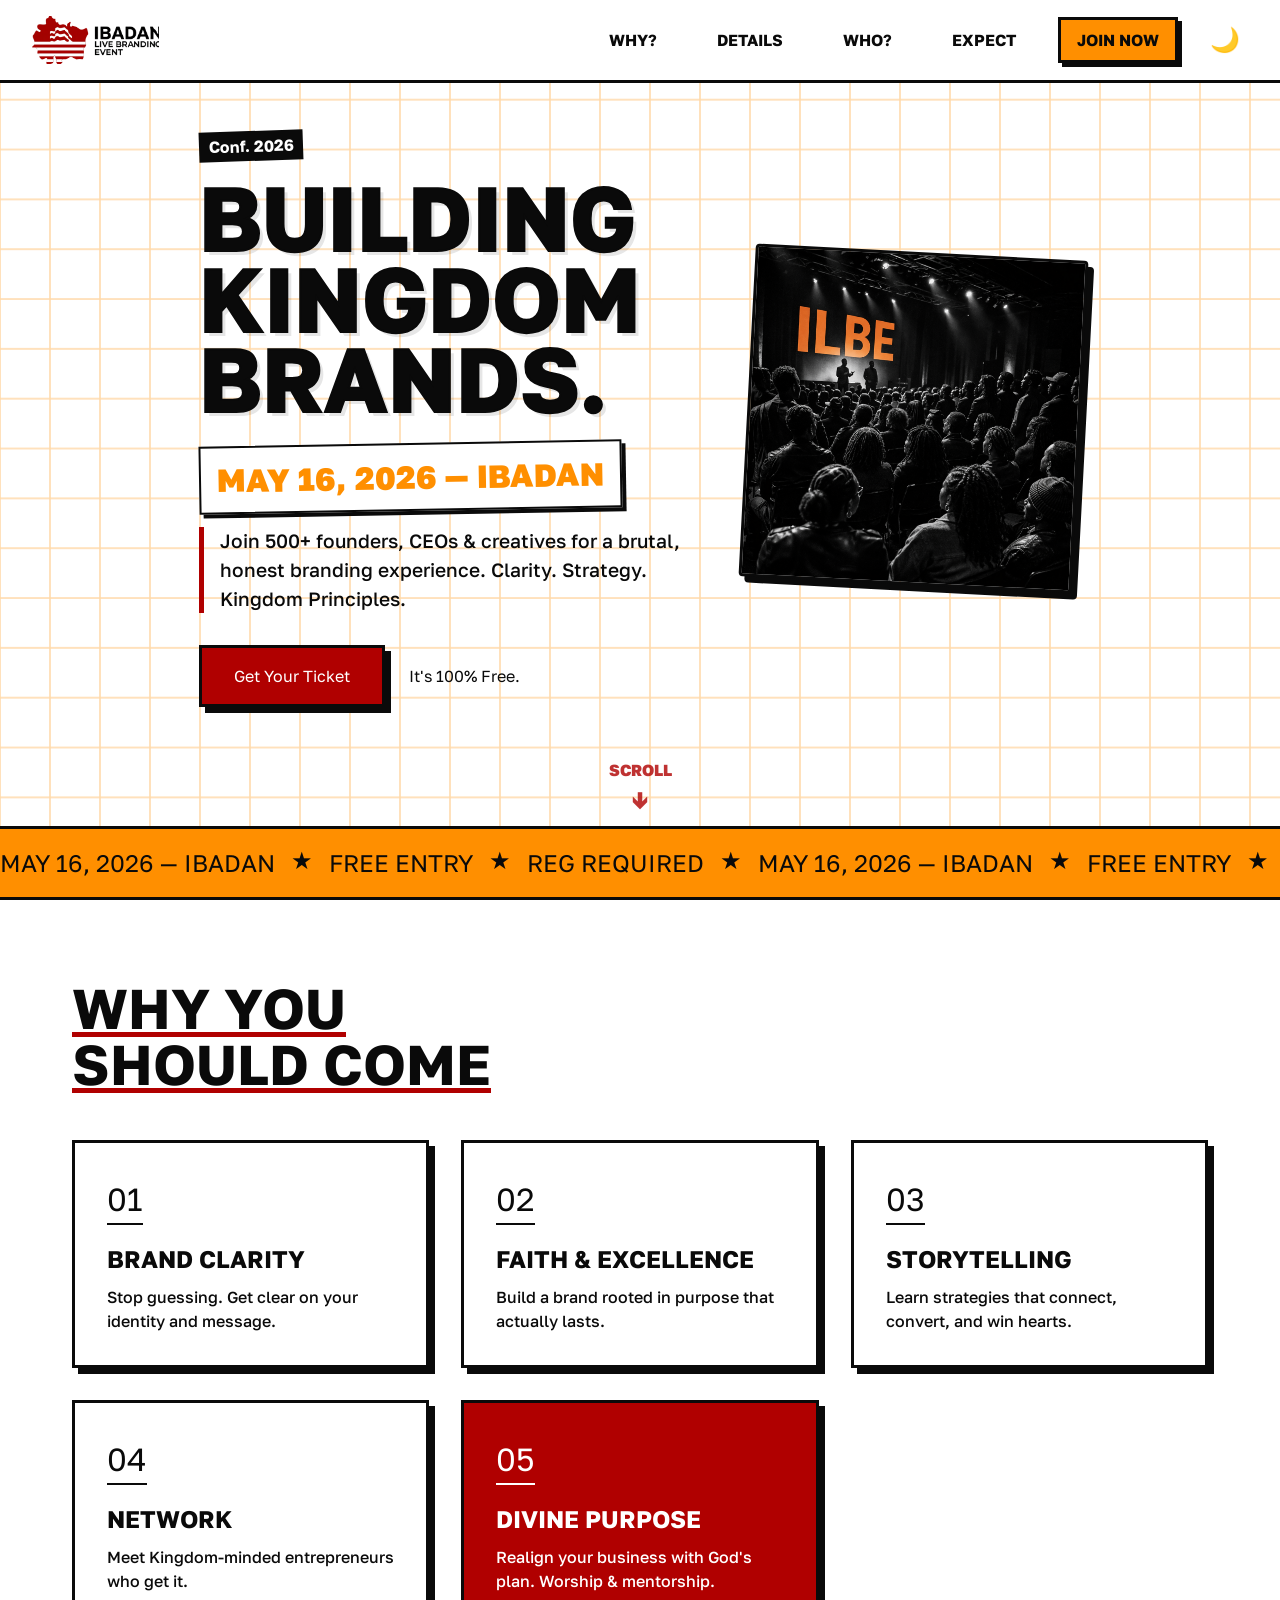
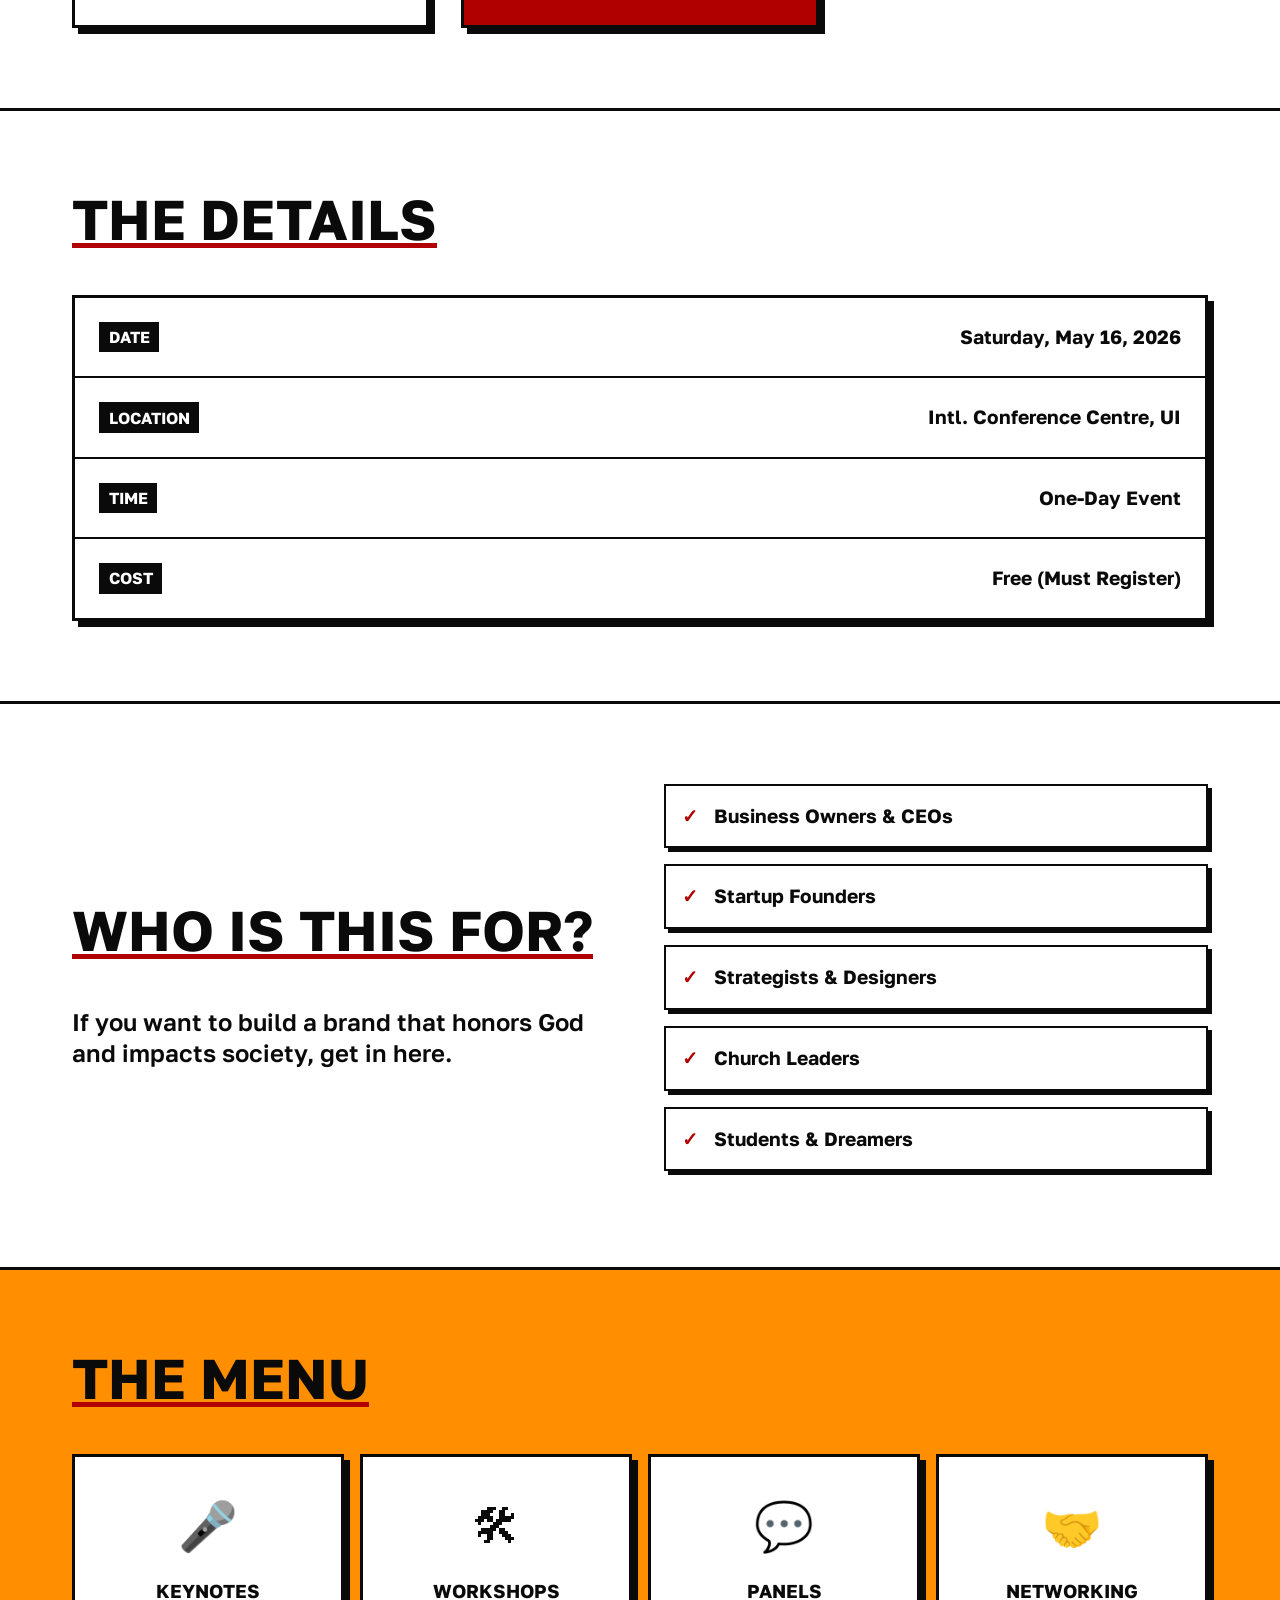
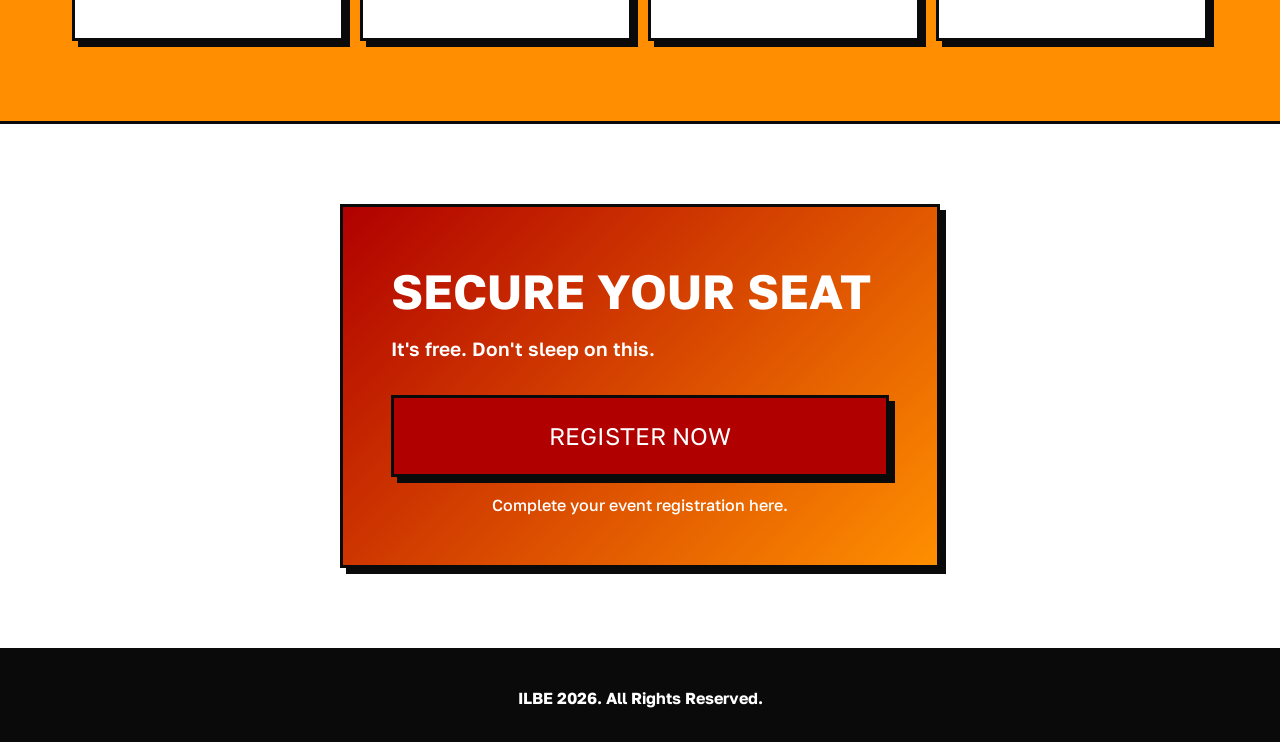
==== commit cbac0bd8: "Final text edits, dark mode polish, and layout adjustments" ====
--- a/index.html
+++ b/index.html
@@ -4,243 +4,215 @@
 <head>
   <meta charset="UTF-8" />
   <meta name="viewport" content="width=device-width, initial-scale=1.0" />
-  <title>ILBE | Ibadan Live Branding Event</title>
+  <title>ILBE — Ibadan Live Branding Event</title>
+  <link rel="icon" type="image/png" href="assets/ilbe-logo-symbol.png" />
   <link rel="preconnect" href="https://fonts.googleapis.com" />
   <link rel="preconnect" href="https://fonts.gstatic.com" crossorigin />
-  <link href="https://fonts.googleapis.com/css2?family=Golos+Text:wght@400;500;600;700;800;900&display=swap"
+  <link
+    href="https://fonts.googleapis.com/css2?family=Golos+Text:wght@400;500;600;700;800;900&display=swap"
     rel="stylesheet" />
   <link rel="stylesheet" href="style.css" />
 </head>
 
 <body>
+
+  <!-- ═══════════════════ NAV ═══════════════════ -->
   <nav class="nav" id="nav">
-    <a href="#hero" class="nav__logo" aria-label="Ibadan Live Branding Event home">
-      <img src="assets/ilbe-lockup-black.png" alt="Ibadan Live Branding Event logo" />
+    <a href="#" class="nav__logo">
+      <img src="assets/ilbe-lockup-black.png" alt="ILBE Logo" />
     </a>
     <div class="nav__links" id="navLinks">
-      <a href="#why">Why Attend</a>
+      <a href="#why">Why?</a>
       <a href="#details">Details</a>
-      <a href="#who">Who It's For</a>
-      <a href="#expect">What To Expect</a>
-      <a href="https://forms.gle/zM6vvySTr9NiGBkB6" class="nav__cta" target="_blank" rel="noreferrer">Register
-        Now</a>
-      <button class="nav__close" id="navClose" aria-label="Close navigation">Close</button>
-    </div>
-    <button class="nav__toggle" id="navToggle" aria-label="Open navigation">Menu</button>
+      <a href="#who">Who?</a>
+      <a href="#expect">Expect</a>
+      <a href="https://forms.gle/zM6vvySTr9NiGBkB6" target="_blank" rel="noopener noreferrer" class="nav__cta">Join Now</a>
+      <button id="themeToggle" class="nav__theme-btn" title="Toggle Dark Mode">🌙</button>
+      <button class="nav__close" id="navClose">✕</button>
+    </div>
+    <button class="nav__toggle" id="navToggle">Menu</button>
   </nav>
 
+  <!-- ═══════════════════ HERO ═══════════════════ -->
   <header class="hero" id="hero">
-    <div class="hero__backdrop" aria-hidden="true"></div>
+    <canvas id="rippleGrid" class="hero__canvas"></canvas>
     <div class="container hero__grid">
       <div class="hero__content reveal">
-        <div class="hero__label">Saturday, May 16th 2026</div>
-        <h1 class="hero__title">Building Kingdom Brands for Global Impact</h1>
+        <div class="hero__label">Conf. 2026</div>
+        <h1 class="hero__title">
+          BUILDING<br />KINGDOM<br />BRANDS.
+        </h1>
+        <div style="font-family: var(--font-display); font-size: 2rem; font-weight: 800; color: var(--accent-secondary); margin-bottom: 1rem; text-transform: uppercase; border: 2px solid var(--border-color); background: var(--surface); display: inline-block; padding: 0.5rem 1rem; box-shadow: 4px 4px 0px var(--shadow-color); transform: rotate(-1deg);">
+          May 16, 2026 — Ibadan
+        </div>
         <p class="hero__sub">
-          Join the Ibadan Live Branding Event for a focused day of brand clarity, positioning, and practical insight
-          for founders, leaders, creatives, and culture-shaping builders.
+          Join 500+ founders, CEOs & creatives for a brutal, honest branding experience. Clarity. Strategy. Kingdom
+          Principles.
         </p>
         <div class="hero__actions">
-          <a href="https://forms.gle/zM6vvySTr9NiGBkB6" class="btn btn--primary" target="_blank"
-            rel="noreferrer">Register Now</a>
-          <p class="hero__note">Registration is free and completed through the official ILBE form.</p>
+          <a href="https://forms.gle/zM6vvySTr9NiGBkB6" target="_blank" rel="noopener noreferrer" class="btn btn--primary">Get Your Ticket</a>
+          <span class="hero__note">It's 100% Free.</span>
         </div>
       </div>
       <div class="hero__visual reveal delay-1">
-        <div class="hero-panel">
-          <div class="hero-panel__symbol">
-            <img src="assets/ilbe-symbol-red.png" alt="Ibadan Live Branding Event symbol" />
-          </div>
-          <div class="hero-panel__body">
-            <p class="hero-panel__eyebrow">Ibadan Live Branding Event</p>
-            <h2 class="hero-panel__headline">A live experience for vision-led brands that want to grow with clarity.</h2>
-            <p class="hero-panel__copy">
-              The flyer direction stays intact here: warm, confident, structured, and centered on a single conversion
-              path.
-            </p>
-          </div>
-          <div class="hero-panel__meta">
-            <div>
-              <span>Date</span>
-              <strong>Saturday, May 16th 2026</strong>
-            </div>
-            <div>
-              <span>Time</span>
-              <strong>9 AM</strong>
-            </div>
-            <div>
-              <span>Venue</span>
-              <strong>International Conference Centre, University of Ibadan</strong>
-            </div>
-          </div>
-        </div>
-      </div>
-    </div>
-    <div class="hero-facts">
-      <div class="container hero-facts__grid">
-        <div class="hero-fact">
-          <span>Date</span>
-          <strong>Saturday, May 16th 2026</strong>
-        </div>
-        <div class="hero-fact">
-          <span>Time</span>
-          <strong>9 AM</strong>
-        </div>
-        <div class="hero-fact">
-          <span>Venue</span>
-          <strong>International Conference Centre, University of Ibadan</strong>
-        </div>
-      </div>
-    </div>
+        <div class="visual-box" style="background-image: url('assets/hero%20image.png'); background-size: cover; background-position: center; border-radius: 4px;">
+        </div>
+      </div>
+    </div>
+
+    <!-- Scroll Indicator -->
+    <div class="scroll-indicator">
+      <span>SCROLL</span>
+      <span>&darr;</span>
+    </div>
+
+  <div class="marquee-strip">
+    <div class="track">
+      <span>May 16, 2026 — Ibadan</span><span class="star">★</span>
+      <span>Free Entry</span><span class="star">★</span>
+      <span>Reg Required</span><span class="star">★</span>
+      <span>May 16, 2026 — Ibadan</span><span class="star">★</span>
+      <span>Free Entry</span><span class="star">★</span>
+      <span>Reg Required</span><span class="star">★</span>
+    </div>
+    <div class="track" aria-hidden="true">
+      <span>May 16, 2026 — Ibadan</span><span class="star">★</span>
+      <span>Free Entry</span><span class="star">★</span>
+      <span>Reg Required</span><span class="star">★</span>
+      <span>May 16, 2026 — Ibadan</span><span class="star">★</span>
+      <span>Free Entry</span><span class="star">★</span>
+      <span>Reg Required</span><span class="star">★</span>
+    </div>
+  </div>
   </header>
 
+  <!-- ═══════════════════ WHY ATTEND ═══════════════════ -->
   <section class="section" id="why">
     <div class="container">
-      <h2 class="section-title reveal">Why Attend</h2>
-      <p class="section-intro reveal">
-        The event promise is straightforward: sharper messaging, stronger positioning, and a more disciplined brand
-        presence.
-      </p>
+      <h2 class="section-title reveal">WHY YOU<br />SHOULD COME</h2>
       <div class="grid-3">
-        <article class="card reveal">
+        <div class="card reveal">
           <div class="card__head">01</div>
           <h3>Brand Clarity</h3>
-          <p>Clarify what your brand stands for, how it should sound, and where it should lead.</p>
-        </article>
-        <article class="card reveal delay-1">
+          <p>Stop guessing. Get clear on your identity and message.</p>
+        </div>
+        <div class="card reveal delay-1">
           <div class="card__head">02</div>
-          <h3>Strategic Positioning</h3>
-          <p>Learn how to shape perception, trust, and differentiation in a crowded market.</p>
-        </article>
-        <article class="card reveal delay-2">
+          <h3>Faith & Excellence</h3>
+          <p>Build a brand rooted in purpose that actually lasts.</p>
+        </div>
+        <div class="card reveal delay-2">
           <div class="card__head">03</div>
-          <h3>Global Relevance</h3>
-          <p>Build with local conviction while preparing your message and standards for wider reach.</p>
-        </article>
-        <article class="card reveal">
+          <h3>Storytelling</h3>
+          <p>Learn strategies that connect, convert, and win hearts.</p>
+        </div>
+        <div class="card reveal">
           <div class="card__head">04</div>
-          <h3>Practical Insight</h3>
-          <p>Expect sessions that move beyond inspiration into usable brand thinking and execution.</p>
-        </article>
-        <article class="card card--highlight reveal delay-1">
+          <h3>Network</h3>
+          <p>Meet Kingdom-minded entrepreneurs who get it.</p>
+        </div>
+        <div class="card reveal delay-1 card--highlight">
           <div class="card__head">05</div>
-          <h3>Kingdom Impact</h3>
-          <p>Explore how vision, service, and excellence can shape brands that endure and influence culture.</p>
-        </article>
-      </div>
-    </div>
-  </section>
-
+          <h3>Divine Purpose</h3>
+          <p>Realign your business with God's plan. Worship & mentorship.</p>
+        </div>
+      </div>
+    </div>
+  </section>
+
+  <!-- ═══════════════════ DETAILS ═══════════════════ -->
   <section class="section section--light" id="details">
     <div class="container">
-      <h2 class="section-title reveal">Event Details</h2>
-      <p class="section-intro reveal">
-        Everything important is kept visible and easy to scan, with no registration friction inside the page itself.
-      </p>
+      <h2 class="section-title reveal">THE DETAILS</h2>
       <div class="details-box reveal">
         <div class="d-row">
           <span class="d-label">Date</span>
-          <span class="d-val">Saturday, May 16th 2026</span>
+          <span class="d-val">Saturday, May 16, 2026</span>
+        </div>
+        <div class="d-row">
+          <span class="d-label">Location</span>
+          <span class="d-val">Intl. Conference Centre, UI</span>
         </div>
         <div class="d-row">
           <span class="d-label">Time</span>
-          <span class="d-val">9 AM</span>
-        </div>
-        <div class="d-row">
-          <span class="d-label">Venue</span>
-          <span class="d-val">International Conference Centre, University of Ibadan</span>
-        </div>
-        <div class="d-row">
-          <span class="d-label">Entry</span>
-          <span class="d-val">Free, with registration required</span>
-        </div>
-      </div>
-    </div>
-  </section>
-
+          <span class="d-val">One-Day Event</span>
+        </div>
+        <div class="d-row">
+          <span class="d-label">Cost</span>
+          <span class="d-val">Free (Must Register)</span>
+        </div>
+      </div>
+    </div>
+  </section>
+
+  <!-- ═══════════════════ WHO IS THIS FOR ═══════════════════ -->
   <section class="section" id="who">
     <div class="container">
       <div class="split-layout">
         <div class="split-left reveal">
-          <h2 class="section-title">Who It's For</h2>
-          <p class="big-p">
-            This page is built for the same audience the flyer speaks to: leaders, founders, creatives, and vision-led
-            builders who want to communicate with more precision and confidence.
-          </p>
+          <h2 class="section-title">WHO IS THIS FOR?</h2>
+          <p class="big-p">If you want to build a brand that honors God and impacts society, get in here.</p>
         </div>
         <div class="split-right reveal delay-1">
           <ul class="check-list">
-            <li>Founders and CEOs</li>
-            <li>Business owners and operators</li>
-            <li>Brand strategists and designers</li>
-            <li>Ministry and community leaders</li>
-            <li>Students and emerging builders</li>
+            <li>Business Owners & CEOs</li>
+            <li>Startup Founders</li>
+            <li>Strategists & Designers</li>
+            <li>Church Leaders</li>
+            <li>Students & Dreamers</li>
           </ul>
         </div>
       </div>
     </div>
   </section>
 
+  <!-- ═══════════════════ EXPECT ═══════════════════ -->
   <section class="section section--vibrant" id="expect">
     <div class="container">
-      <h2 class="section-title reveal">What To Expect</h2>
-      <p class="section-intro reveal">
-        Expect a clean event experience built around teaching, conversation, and real brand application.
-      </p>
+      <h2 class="section-title reveal">THE MENU</h2>
       <div class="menu-grid">
-        <article class="menu-item reveal">
-          <span class="m-icon">01</span>
-          <h3>Keynote Sessions</h3>
-          <p>Clear, high-level direction on brand vision, leadership, and relevance.</p>
-        </article>
-        <article class="menu-item reveal delay-1">
-          <span class="m-icon">02</span>
-          <h3>Brand Conversations</h3>
-          <p>Honest discussions on how strong brands communicate and hold attention.</p>
-        </article>
-        <article class="menu-item reveal delay-2">
-          <span class="m-icon">03</span>
-          <h3>Practical Teaching</h3>
-          <p>Actionable insight you can carry back into your business, team, or platform.</p>
-        </article>
-        <article class="menu-item reveal delay-3">
-          <span class="m-icon">04</span>
-          <h3>Meaningful Networking</h3>
-          <p>Room to connect with builders, leaders, and peers who take brand seriously.</p>
-        </article>
-      </div>
-    </div>
-  </section>
-
+        <div class="menu-item reveal">
+          <span class="m-icon">🎤</span>
+          <h3>Keynotes</h3>
+        </div>
+        <div class="menu-item reveal delay-1">
+          <span class="m-icon">🛠</span>
+          <h3>Workshops</h3>
+        </div>
+        <div class="menu-item reveal delay-2">
+          <span class="m-icon">💬</span>
+          <h3>Panels</h3>
+        </div>
+        <div class="menu-item reveal delay-3">
+          <span class="m-icon">🤝</span>
+          <h3>Networking</h3>
+        </div>
+      </div>
+    </div>
+  </section>
+
+  <!-- ═══════════════════ REGISTER ═══════════════════ -->
   <section class="section" id="register">
     <div class="container">
       <div class="reg-box reveal">
-        <div class="reg-box__content">
-          <p class="reg-kicker">Official Registration</p>
-          <h2 class="reg-title">Reserve your place at ILBE 2026</h2>
-          <p class="reg-sub">
-            Registration is handled through the official Google Form. Use the button below to complete your event
-            registration.
-          </p>
-        </div>
-        <div class="reg-box__actions">
-          <a href="https://forms.gle/zM6vvySTr9NiGBkB6" class="btn btn--primary btn--block" target="_blank"
-            rel="noreferrer">Register Now</a>
-          <a href="https://forms.gle/zM6vvySTr9NiGBkB6" class="reg-link" target="_blank" rel="noreferrer">Open the
-            official form in a new tab</a>
+        <h2 class="reg-title">SECURE YOUR SEAT</h2>
+        <p class="reg-sub">It's free. Don't sleep on this.</p>
+
+        <div style="text-align: center; margin-top: 2rem;">
+          <a href="https://forms.gle/zM6vvySTr9NiGBkB6" target="_blank" rel="noopener noreferrer" class="btn btn--block btn--primary" style="font-size: clamp(1.2rem, 5vw, 1.5rem); padding: 1.25rem 1rem; white-space: nowrap;">REGISTER NOW</a>
+          <p style="margin-top: 1rem; font-weight: 500;">Complete your event registration here.</p>
         </div>
       </div>
     </div>
   </section>
 
   <footer class="footer">
-    <div class="container footer__content">
-      <img src="assets/ilbe-symbol-red.png" alt="Ibadan Live Branding Event symbol" class="footer__logo" />
-      <p>Ibadan Live Branding Event 2026</p>
-      <a href="https://forms.gle/zM6vvySTr9NiGBkB6" target="_blank" rel="noreferrer">Register here</a>
+    <div class="container">
+      <p>ILBE 2026. All Rights Reserved.</p>
     </div>
   </footer>
 
   <script src="script.js"></script>
 </body>
 
-</html>
+</html>
--- a/style.css
+++ b/style.css
@@ -1,38 +1,55 @@
+/* ═══════════════════════════════════════════════
+   VARIATION D — NEO-BRUTALIST
+   Bold, high-contrast, raw, vibrant borders, hard shadows
+   ═══════════════════════════════════════════════ */
+
 :root {
-  --crimson: #b00000;
-  --orange: #ff8f00;
-  --green: #244f02;
-  --ink: #0a0a0a;
-  --cream: #f6e2c8;
-  --paper: #fff8ef;
-  --paper-strong: #fff2de;
-  --line: rgba(10, 10, 10, 0.14);
-  --shadow-soft: 0 18px 42px rgba(10, 10, 10, 0.08);
-  --radius-xl: 36px;
-  --radius-lg: 24px;
-  --radius-md: 18px;
-  --font-sans: 'Golos Text', sans-serif;
+  --bg: #FFFFFF;
+  --surface: #FFFFFF;
+  --text: #0A0A0A;
+  --accent: #B00000;
+  --accent-secondary: #FF8F00;
+  --accent-tertiary: #244F02;
+  
+  --border-color: #0A0A0A;
+  --shadow-color: #0A0A0A;
+
+  --border: 3px solid var(--border-color);
+  --shadow: 6px 6px 0px var(--shadow-color);
+  --shadow-hover: 10px 10px 0px var(--shadow-color);
+  --font-display: 'Golos Text', sans-serif;
+  --font-body: 'Golos Text', sans-serif;
+}
+
+:root[data-theme="dark"] {
+  --bg: #0F0F0F;
+  --surface: #1A1A1A;
+  --text: #F1F1F1;
+  --border-color: #333333;
+  --shadow-color: #000000;
+}
+
+:root[data-theme="dark"] .nav__logo img {
+  filter: invert(1);
 }
 
 *,
 *::before,
 *::after {
-  box-sizing: border-box;
   margin: 0;
   padding: 0;
+  box-sizing: border-box;
 }
 
 html {
+  scroll-behavior: smooth;
   font-size: 16px;
-  scroll-behavior: smooth;
 }
 
 body {
-  font-family: var(--font-sans);
-  color: var(--ink);
-  background:
-    radial-gradient(circle at top left, rgba(255, 143, 0, 0.12), transparent 34%),
-    linear-gradient(180deg, #fff9f1 0%, #fffdf9 24%, #fff8ef 100%);
+  font-family: var(--font-body);
+  background: var(--bg);
+  color: var(--text);
   line-height: 1.5;
   overflow-x: hidden;
 }
@@ -42,603 +59,532 @@
   text-decoration: none;
 }
 
-img {
-  display: block;
-  max-width: 100%;
-}
-
 ul {
   list-style: none;
-}
-
-button,
-input,
-select {
-  font: inherit;
 }
 
 h1,
 h2,
 h3 {
-  line-height: 0.95;
+  font-family: var(--font-display);
+  text-transform: uppercase;
 }
 
 .container {
-  width: min(1180px, calc(100% - 2rem));
+  max-width: 1200px;
   margin: 0 auto;
-}
-
+  padding: 0 2rem;
+}
+
+/* ═══════════════════ NAV ═══════════════════ */
 .nav {
-  position: sticky;
+  position: fixed;
   top: 0;
+  left: 0;
+  right: 0;
   z-index: 100;
-  display: flex;
-  align-items: center;
+  border-bottom: var(--border);
+  background: var(--surface);
+  display: flex;
   justify-content: space-between;
+  padding: 1rem 2rem;
+}
+
+.nav__logo {
+  display: flex;
+  align-items: center;
+}
+
+.nav__logo img {
+  height: 48px;
+  display: block;
+}
+
+.nav__links {
+  display: flex;
   gap: 1.5rem;
-  padding: 1rem max(1rem, calc((100% - 1180px) / 2));
-  background: rgba(255, 248, 239, 0.94);
-  backdrop-filter: blur(18px);
-  border-bottom: 1px solid rgba(10, 10, 10, 0.08);
-}
-
-.nav__logo {
-  width: clamp(180px, 18vw, 260px);
-}
-
-.nav__logo img {
-  width: 100%;
-  height: auto;
-}
-
-.nav__links {
-  display: flex;
-  align-items: center;
-  gap: 1.5rem;
-}
-
-.nav__links a,
-.nav__toggle,
-.nav__close {
-  font-size: 0.97rem;
-  font-weight: 600;
-  letter-spacing: 0.01em;
+  align-items: center;
 }
 
 .nav__links a {
-  color: rgba(10, 10, 10, 0.74);
-  transition: color 0.2s ease, transform 0.2s ease;
+  font-weight: 700;
+  text-transform: uppercase;
+  font-size: 1rem;
+  padding: 0.5rem 1rem;
+  border: 2px solid transparent;
 }
 
 .nav__links a:hover {
-  color: var(--ink);
-  transform: translateY(-1px);
-}
-
-.nav__cta,
-.btn {
-  display: inline-flex;
-  align-items: center;
-  justify-content: center;
-  min-height: 3.5rem;
-  padding: 0.95rem 1.6rem;
-  border-radius: 999px;
-  border: 1px solid transparent;
-  font-weight: 700;
-  letter-spacing: 0.01em;
-  transition: transform 0.2s ease, box-shadow 0.2s ease, background-color 0.2s ease, color 0.2s ease,
-    border-color 0.2s ease;
+  background: var(--text);
+  color: var(--bg);
+  text-decoration: underline;
+}
+
+.nav__theme-btn {
+  background: none;
+  border: none;
+  font-size: 1.5rem;
+  cursor: pointer;
+  padding: 0 0.5rem;
+  transition: transform 0.2s;
+}
+
+.nav__theme-btn:hover {
+  transform: scale(1.1) rotate(15deg);
 }
 
 .nav__cta {
-  background: linear-gradient(135deg, var(--crimson), #ce2200 58%, var(--orange));
-  color: #fff;
-  box-shadow: 0 12px 28px rgba(176, 0, 0, 0.18);
-}
-
-.nav__cta:hover,
-.btn:hover {
-  transform: translateY(-2px);
+  background: var(--accent-secondary) !important;
+  border: var(--border) !important;
+  box-shadow: 4px 4px 0px var(--shadow-color);
+  transition: transform 0.2s, box-shadow 0.2s;
+}
+
+.nav__cta:hover {
+  transform: translate(-2px, -2px);
+  box-shadow: 6px 6px 0px var(--text) !important;
+  background: var(--accent-secondary) !important;
+  color: var(--text) !important;
+  text-decoration: none !important;
 }
 
 .nav__toggle,
 .nav__close {
   display: none;
-  border: 0;
-  background: transparent;
-  cursor: pointer;
-}
-
+}
+
+/* ═══════════════════ HERO ═══════════════════ */
 .hero {
+  padding-top: 8rem;
+  min-height: 100svh;
+  border-bottom: var(--border);
+  display: flex;
+  flex-direction: column;
   position: relative;
   overflow: hidden;
-  padding: 0;
-}
-
-.hero__backdrop {
+}
+
+.hero__canvas {
   position: absolute;
-  inset: 0;
-  background:
-    radial-gradient(circle at top right, rgba(255, 143, 0, 0.32), transparent 32%),
-    linear-gradient(135deg, rgba(176, 0, 0, 0.08) 0%, rgba(255, 143, 0, 0.16) 100%);
-}
-
-.hero__grid {
+  top: 0;
+  left: 0;
+  width: 100%;
+  height: 100%;
+  pointer-events: none;
+  z-index: 0;
+}
+
+.hero > .container,
+.hero > .marquee-strip {
   position: relative;
   z-index: 1;
+}
+
+.hero__grid {
   display: grid;
-  grid-template-columns: minmax(0, 1.2fr) minmax(320px, 420px);
-  gap: clamp(2rem, 3vw, 4rem);
-  align-items: center;
-  padding: 5rem 0 3.5rem;
-}
-
-.hero__content {
-  color: #fff8ef;
-  max-width: 42rem;
-}
-
-.hero__label,
-.reg-kicker {
-  display: inline-flex;
-  align-items: center;
-  min-height: 2.25rem;
-  padding: 0.35rem 0.85rem;
-  border-radius: 999px;
-  background: rgba(176, 0, 0, 0.08);
-  border: 1px solid rgba(176, 0, 0, 0.12);
-  font-size: 0.92rem;
+  grid-template-columns: 1.2fr 0.8fr;
+  gap: 3rem;
+  flex-grow: 1;
+  align-items: center;
+  margin-bottom: 3rem;
+}
+
+.hero__label {
+  display: inline-block;
+  background: var(--text);
+  color: var(--bg);
+  font-weight: 700;
+  padding: 0.2rem 0.6rem;
+  margin-bottom: 1rem;
+  transform: rotate(-2deg);
+}
+
+.hero__title {
+  font-size: clamp(3rem, 7vw, 6rem);
+  line-height: 0.9;
+  margin-bottom: 1.5rem;
+  -webkit-text-stroke: 2px var(--text);
+  /* Optional outline effect */
+  text-shadow: 4px 4px 0px rgba(10, 10, 10, 0.1);
+}
+
+.hero__sub {
+  font-size: 1.2rem;
+  font-weight: 500;
+  max-width: 500px;
+  margin-bottom: 2rem;
+  border-left: 5px solid var(--accent);
+  padding-left: 1rem;
+}
+
+.hero__actions {
+  display: flex;
+  align-items: center;
+  gap: 1.5rem;
+  flex-wrap: wrap;
+}
+
+.btn {
+  display: inline-block;
+  font-family: var(--font-display);
+  font-size: 1rem;
+  padding: 1rem 2rem;
+  border: var(--border);
+  background: var(--surface);
+  cursor: pointer;
+  box-shadow: var(--shadow);
+  transition: transform 0.2s, box-shadow 0.2s;
+}
+
+.btn:hover {
+  transform: translate(-3px, -3px);
+  box-shadow: var(--shadow-hover);
+}
+
+.btn--primary {
+  background: var(--accent);
+  color: var(--bg);
+}
+
+.btn--block {
+  display: block;
+  width: 100%;
+  text-align: center;
+}
+
+.visual-box {
+  width: 100%;
+  aspect-ratio: 1;
+  background: var(--text);
+  color: #fff;
+  display: flex;
+  align-items: center;
+  justify-content: center;
+  border: var(--border);
+  box-shadow: var(--shadow);
+  transform: rotate(3deg);
+  font-family: var(--font-display);
+  font-size: 3rem;
+  text-align: center;
+  line-height: 1;
+}
+
+/* ═══════════════════ SCROLL INDICATOR ═══════════════════ */
+.scroll-indicator {
+  align-self: center;
+  display: flex;
+  flex-direction: column;
+  align-items: center;
+  font-weight: 800;
+  color: var(--accent);
+  opacity: 0.8;
+  margin-top: auto;
+  margin-bottom: 0.5rem;
+  z-index: 10;
+  transition: opacity 0.3s;
+}
+
+.scroll-indicator span:last-child {
+  font-size: 1.5rem;
+  animation: bounce 2s infinite;
+}
+
+@keyframes bounce {
+  0%, 20%, 50%, 80%, 100% {
+    transform: translateY(0);
+  }
+  40% {
+    transform: translateY(-10px);
+  }
+  60% {
+    transform: translateY(-5px);
+  }
+}
+
+/* ═══════════════════ MARQUEE ═══════════════════ */
+.marquee-strip {
+  border-top: var(--border);
+  background: var(--accent-secondary);
+  color: var(--text);
+  padding: 1rem 0;
+  overflow: hidden;
+  font-family: var(--font-display);
+  font-size: 1.5rem;
+  text-transform: uppercase;
+  display: flex;
+}
+
+.track {
+  display: flex;
+  flex-shrink: 0;
+  min-width: 100%;
+  justify-content: space-around;
+  animation: marquee 20s linear infinite;
+}
+
+.star {
+  margin: 0 1rem;
+  display: inline-block;
+  transform: translateY(-3px);
+}
+
+@keyframes marquee {
+  0% {
+    transform: translateX(0);
+  }
+
+  100% {
+    transform: translateX(-100%);
+  }
+}
+
+/* ═══════════════════ CARDS ═══════════════════ */
+.section {
+  padding: 5rem 0;
+  border-bottom: var(--border);
+}
+
+.section--light {
+  background: var(--surface);
+}
+
+.section--vibrant {
+  background: var(--accent-secondary);
+  color: var(--text);
+}
+
+.section-title {
+  font-size: 3.5rem;
+  margin-bottom: 3rem;
+  line-height: 1;
+  text-decoration: underline;
+  text-decoration-thickness: 5px;
+  text-decoration-color: var(--accent);
+}
+
+.grid-3 {
+  display: grid;
+  grid-template-columns: repeat(auto-fit, minmax(300px, 1fr));
+  gap: 2rem;
+}
+
+.card {
+  border: var(--border);
+  padding: 2rem;
+  background: var(--surface);
+  box-shadow: var(--shadow);
+  transition: transform 0.2s, box-shadow 0.2s;
+}
+
+.card:hover {
+  transform: translate(-4px, -4px);
+  box-shadow: var(--shadow-hover);
+}
+
+.card__head {
+  font-family: var(--font-display);
+  font-size: 2rem;
+  margin-bottom: 1rem;
+  color: var(--text);
+  border-bottom: 2px solid var(--border-color);
+  display: inline-block;
+}
+
+.card h3 {
+  font-size: 1.5rem;
+  margin-bottom: 0.5rem;
+}
+
+.card p {
+  font-weight: 500;
+}
+
+.card--highlight {
+  background: var(--accent);
+  color: var(--bg);
+}
+
+.card--highlight .card__head {
+  color: var(--bg);
+  border-color: var(--bg);
+}
+
+/* ═══════════════════ DETAILS ═══════════════════ */
+.details-box {
+  border: var(--border);
+  background: var(--surface);
+  box-shadow: var(--shadow);
+}
+
+.d-row {
+  display: flex;
+  justify-content: space-between;
+  padding: 1.5rem;
+  border-bottom: 2px solid var(--border-color);
+  align-items: center;
+}
+
+.d-row:last-child {
+  border-bottom: none;
+}
+
+.d-label {
   font-weight: 700;
   text-transform: uppercase;
-  letter-spacing: 0.08em;
-  color: var(--crimson);
-}
-
-.hero__title {
-  max-width: 11ch;
-  margin-top: 1.4rem;
-  font-size: clamp(3.3rem, 7.5vw, 6.2rem);
-  font-weight: 900;
-  text-transform: uppercase;
-  text-wrap: balance;
-}
-
-.hero__sub {
-  max-width: 36rem;
-  margin-top: 1.5rem;
-  font-size: clamp(1.02rem, 1.7vw, 1.22rem);
-  color: rgba(255, 248, 239, 0.9);
-}
-
-.hero__actions {
-  display: flex;
-  flex-wrap: wrap;
-  align-items: center;
-  gap: 1rem 1.25rem;
-  margin-top: 2rem;
-}
-
-.hero__note {
-  max-width: 22rem;
-  font-size: 0.98rem;
-  color: rgba(255, 248, 239, 0.84);
-}
-
-.btn {
-  box-shadow: var(--shadow-soft);
-}
-
-.btn--primary {
-  background: linear-gradient(135deg, var(--crimson), #cf2200 58%, var(--orange));
-  color: #fff;
-}
-
-.btn--primary:hover {
-  box-shadow: 0 18px 36px rgba(176, 0, 0, 0.18);
-}
-
-.btn--secondary {
-  background: rgba(255, 248, 239, 0.82);
-  color: var(--ink);
-  border-color: rgba(10, 10, 10, 0.1);
-}
-
-.hero-panel {
-  position: relative;
-  display: grid;
-  gap: 1.5rem;
-  background: linear-gradient(180deg, #fff8ef 0%, #f7e4c9 100%);
-  border-radius: var(--radius-xl);
-  padding: 2rem;
-  box-shadow: 0 24px 60px rgba(10, 10, 10, 0.12);
-  border: 1px solid rgba(10, 10, 10, 0.08);
-}
-
-.hero-panel::before {
-  content: '';
-  position: absolute;
-  inset: 0 auto auto 0;
-  width: 100%;
-  height: 0.55rem;
-  background: linear-gradient(90deg, var(--crimson), #d43100 46%, var(--orange));
-  border-top-left-radius: var(--radius-xl);
-  border-top-right-radius: var(--radius-xl);
-}
-
-.hero-panel > * {
-  position: relative;
-  z-index: 1;
-}
-
-.hero-panel__symbol {
-  width: 108px;
-  height: 108px;
-  display: grid;
-  place-items: center;
-  border-radius: 28px;
-  background: rgba(176, 0, 0, 0.06);
-}
-
-.hero-panel__symbol img {
-  width: 84%;
-  height: auto;
-}
-
-.hero-panel__body {
-  display: grid;
-  gap: 0.8rem;
-}
-
-.hero-panel__eyebrow {
-  font-size: 0.92rem;
-  font-weight: 700;
-  text-transform: uppercase;
-  letter-spacing: 0.1em;
-  color: rgba(10, 10, 10, 0.62);
-}
-
-.hero-panel__headline {
-  font-size: clamp(1.6rem, 2.6vw, 2.3rem);
-  font-weight: 900;
-  text-transform: uppercase;
-  line-height: 1;
-}
-
-.hero-panel__copy {
-  color: rgba(10, 10, 10, 0.68);
-}
-
-.hero-panel__meta {
-  display: grid;
-  gap: 0.9rem;
-  padding-top: 1.2rem;
-  border-top: 1px solid rgba(10, 10, 10, 0.08);
-  color: var(--ink);
-}
-
-.hero-panel__meta div {
-  display: grid;
-  gap: 0.2rem;
-}
-
-.hero-panel__meta span {
-  font-size: 0.78rem;
-  font-weight: 700;
-  letter-spacing: 0.08em;
-  text-transform: uppercase;
-  color: var(--green);
-}
-
-.hero-panel__meta strong {
-  font-size: 1rem;
-  font-weight: 700;
-}
-
-.hero-facts {
-  position: relative;
-  z-index: 1;
-  border-top: 1px solid rgba(10, 10, 10, 0.08);
-  border-bottom: 1px solid rgba(10, 10, 10, 0.08);
-  background: rgba(255, 248, 239, 0.96);
-}
-
-.hero-facts__grid {
-  display: grid;
-  grid-template-columns: repeat(3, minmax(0, 1fr));
-  gap: 1rem;
-  padding: 1.25rem 0;
-}
-
-.hero-fact {
-  display: grid;
-  gap: 0.2rem;
-  padding: 0.9rem 1rem;
-  border-radius: 18px;
-  background: rgba(255, 255, 255, 0.62);
-  border: 1px solid rgba(10, 10, 10, 0.08);
-}
-
-.hero-fact span {
-  font-size: 0.8rem;
-  font-weight: 700;
-  letter-spacing: 0.08em;
-  text-transform: uppercase;
-  color: var(--green);
-}
-
-.hero-fact strong {
-  font-size: 1rem;
-  font-weight: 700;
-}
-
-.section {
-  padding: 5rem 0;
-}
-
-.section--light {
-  background: rgba(255, 255, 255, 0.7);
-}
-
-.section--vibrant {
-  background: linear-gradient(180deg, rgba(255, 143, 0, 0.08), rgba(255, 143, 0, 0.02));
-}
-
-.section-title {
-  margin-bottom: 1rem;
-  font-size: clamp(2.4rem, 5vw, 4.1rem);
-  font-weight: 900;
-  text-transform: uppercase;
-  color: var(--ink);
-}
-
-.section-intro {
-  max-width: 42rem;
-  margin-bottom: 2.2rem;
-  font-size: 1.05rem;
-  color: rgba(10, 10, 10, 0.7);
-}
-
-.grid-3 {
-  display: grid;
-  grid-template-columns: repeat(3, minmax(0, 1fr));
-  gap: 1.5rem;
-}
-
-.card,
-.details-box,
-.menu-item,
-.reg-box {
-  border: 1px solid var(--line);
-  box-shadow: var(--shadow-soft);
-}
-
-.card {
-  min-height: 100%;
-  padding: 1.7rem;
-  border-radius: var(--radius-md);
-  background: rgba(255, 255, 255, 0.9);
-}
-
-.card__head,
-.m-icon {
-  display: inline-flex;
-  align-items: center;
-  justify-content: center;
-  width: 3rem;
-  height: 3rem;
-  border-radius: 999px;
-  background: rgba(255, 143, 0, 0.12);
-  color: var(--crimson);
-  font-weight: 800;
-}
-
-.card h3,
-.menu-item h3 {
-  margin-top: 1.1rem;
-  font-size: 1.42rem;
-  font-weight: 800;
-  text-transform: uppercase;
-}
-
-.card p {
-  margin-top: 0.8rem;
-  color: rgba(10, 10, 10, 0.74);
-}
-
-.grid-3 .card:nth-child(4),
-.grid-3 .card:nth-child(5) {
-  grid-column: span 3;
-}
-
-@media (min-width: 961px) {
-  .grid-3 {
-    grid-template-columns: repeat(6, minmax(0, 1fr));
-  }
-
-  .grid-3 .card:nth-child(-n + 3) {
-    grid-column: span 2;
-  }
-}
-
-.card--highlight {
-  background: linear-gradient(135deg, rgba(176, 0, 0, 0.96), rgba(130, 15, 0, 0.96));
-  color: #fff;
-}
-
-.card--highlight .card__head {
-  background: rgba(255, 248, 239, 0.18);
-  color: #fff;
-}
-
-.card--highlight p {
-  color: rgba(255, 248, 239, 0.88);
-}
-
-.details-box {
-  overflow: hidden;
-  border-radius: var(--radius-lg);
-  background: rgba(255, 255, 255, 0.9);
-}
-
-.d-row {
-  display: flex;
-  align-items: center;
-  justify-content: space-between;
-  gap: 1rem;
-  padding: 1.35rem 1.5rem;
-  border-bottom: 1px solid rgba(10, 10, 10, 0.08);
-}
-
-.d-row:last-child {
-  border-bottom: 0;
-}
-
-.d-label {
-  font-size: 0.84rem;
-  font-weight: 800;
-  letter-spacing: 0.08em;
-  text-transform: uppercase;
-  color: var(--green);
+  background: var(--text);
+  color: var(--bg);
+  padding: 0.2rem 0.6rem;
 }
 
 .d-val {
-  max-width: 40rem;
-  font-size: 1.08rem;
+  font-size: 1.2rem;
   font-weight: 700;
   text-align: right;
 }
 
+/* ═══════════════════ WHO / SPLIT ═══════════════════ */
 .split-layout {
   display: grid;
-  grid-template-columns: minmax(0, 0.92fr) minmax(0, 1.08fr);
+  grid-template-columns: 1fr 1fr;
   gap: 3rem;
   align-items: center;
 }
 
 .big-p {
-  max-width: 28rem;
-  font-size: clamp(1.16rem, 2vw, 1.45rem);
-  color: rgba(10, 10, 10, 0.76);
-}
-
-.check-list {
-  display: grid;
-  gap: 0.85rem;
+  font-size: 1.5rem;
+  font-weight: 600;
+  line-height: 1.3;
 }
 
 .check-list li {
-  display: flex;
-  align-items: center;
-  gap: 0.9rem;
-  padding: 1rem 1.15rem;
-  border-radius: 18px;
-  background: rgba(255, 255, 255, 0.85);
-  border: 1px solid rgba(10, 10, 10, 0.08);
-  box-shadow: var(--shadow-soft);
-  font-size: 1.02rem;
+  font-size: 1.2rem;
   font-weight: 700;
+  padding: 1rem;
+  border: 2px solid var(--border-color);
+  margin-bottom: 1rem;
+  background: var(--surface);
+  box-shadow: 4px 4px 0px var(--shadow-color);
+  display: flex;
+  align-items: center;
 }
 
 .check-list li::before {
-  content: '';
-  flex: 0 0 0.72rem;
-  width: 0.72rem;
-  height: 0.72rem;
-  border-radius: 999px;
-  background: linear-gradient(180deg, var(--orange), var(--crimson));
-}
-
+  content: '✓';
+  margin-right: 1rem;
+  font-weight: 900;
+  color: var(--accent);
+}
+
+/* ═══════════════════ MENU GRID ═══════════════════ */
 .menu-grid {
   display: grid;
-  grid-template-columns: repeat(4, minmax(0, 1fr));
+  grid-template-columns: repeat(4, 1fr);
   gap: 1rem;
 }
 
 .menu-item {
-  min-height: 250px;
-  padding: 1.5rem;
-  border-radius: var(--radius-md);
-  background: linear-gradient(180deg, rgba(255, 255, 255, 0.92), rgba(255, 248, 239, 0.82));
-  transition: transform 0.22s ease, box-shadow 0.22s ease;
+  border: var(--border);
+  background: var(--surface);
+  padding: 2rem;
+  text-align: center;
+  box-shadow: var(--shadow);
+  transition: 0.2s;
 }
 
 .menu-item:hover {
-  transform: translateY(-4px);
-  box-shadow: 0 24px 48px rgba(10, 10, 10, 0.15);
-}
-
-.menu-item p {
-  margin-top: 0.75rem;
-  color: rgba(10, 10, 10, 0.7);
-}
-
+  background: var(--text);
+  color: var(--bg);
+  transform: rotate(2deg);
+}
+
+.m-icon {
+  display: block;
+  font-size: 3rem;
+  margin-bottom: 1rem;
+}
+
+/* ═══════════════════ REGISTER ═══════════════════ */
 .reg-box {
-  display: grid;
-  grid-template-columns: minmax(0, 1.2fr) minmax(260px, 0.8fr);
-  gap: 1.5rem;
-  align-items: center;
-  padding: 2rem;
-  border-radius: var(--radius-xl);
-  background:
-    linear-gradient(135deg, rgba(176, 0, 0, 0.98), rgba(230, 83, 0, 0.94) 52%, rgba(255, 143, 0, 0.92) 100%);
-  color: #fff;
+  background: linear-gradient(135deg, var(--accent) 0%, var(--accent-secondary) 100%);
+  border: var(--border);
+  box-shadow: var(--shadow);
+  padding: 3rem;
+  max-width: 600px;
+  margin: 0 auto;
+  color: var(--bg);
 }
 
 .reg-title {
-  margin-top: 1rem;
-  font-size: clamp(2rem, 4vw, 3.5rem);
-  font-weight: 900;
+  font-size: 3rem;
+  margin-bottom: 0.5rem;
+}
+
+.reg-sub {
+  font-size: clamp(0.9rem, 4.5vw, 1.2rem);
+  margin-bottom: 2rem;
+  font-weight: 600;
+  white-space: nowrap;
+}
+
+.input-group {
+  margin-bottom: 1.5rem;
+}
+
+.input-group label {
+  display: block;
+  font-weight: 700;
+  margin-bottom: 0.5rem;
   text-transform: uppercase;
 }
 
-.reg-sub {
-  max-width: 34rem;
-  margin-top: 0.9rem;
-  color: rgba(255, 248, 239, 0.9);
-}
-
-.reg-box__actions {
-  display: grid;
-  gap: 0.85rem;
-  justify-items: start;
-}
-
-.btn--block {
+.input-group input,
+.input-group select {
   width: 100%;
-}
-
-.reg-link {
-  font-size: 0.96rem;
+  padding: 1rem;
+  font-family: var(--font-body);
+  font-size: 1.1rem;
+  border: 3px solid var(--border-color);
+  background: var(--surface);
+  box-shadow: 4px 4px 0px var(--shadow-color);
+  outline: none;
+}
+
+.input-group input:focus {
+  background: #fffae6;
+}
+
+.checkbox-group {
+  display: flex;
+  align-items: center;
+  gap: 1rem;
+  margin-bottom: 2rem;
+}
+
+.checkbox-group input {
+  width: 20px;
+  height: 20px;
+  border: 2px solid var(--border-color);
+}
+
+.footer {
+  padding: 2rem 0;
+  border-top: var(--border);
+  text-align: center;
   font-weight: 700;
-  color: rgba(255, 248, 239, 0.88);
-}
-
-.footer {
-  padding: 2rem 0 2.5rem;
-  background: var(--ink);
-  color: rgba(255, 248, 239, 0.88);
-}
-
-.footer__content {
-  display: flex;
-  align-items: center;
-  justify-content: space-between;
-  gap: 1rem;
-  flex-wrap: wrap;
-}
-
-.footer__logo {
-  width: min(92px, 24vw);
-}
-
-.footer a {
-  color: #fff;
-  font-weight: 700;
-}
-
+  background: var(--text);
+  color: var(--bg);
+}
+
+/* ═══════════════════ REVEAL ═══════════════════ */
 .reveal {
+  opacity: 0;
+  transform: translateY(50px);
+  transition: 0.6s cubic-bezier(0.175, 0.885, 0.32, 1.275);
+}
+
+.reveal.visible {
   opacity: 1;
-  transform: none;
+  transform: translateY(0);
 }
 
 .delay-1 {
@@ -653,65 +599,35 @@
   transition-delay: 0.3s;
 }
 
-@media (max-width: 960px) {
-  .hero__grid,
-  .split-layout,
-  .reg-box,
-  .grid-3,
-  .menu-grid {
-    grid-template-columns: 1fr;
-  }
-
-  .hero__grid {
-    padding: 4rem 0 2.5rem;
-  }
-
-  .hero__title {
-    max-width: 12ch;
-  }
-
-  .menu-item {
-    min-height: 170px;
-  }
-
-  .hero-facts__grid {
-    grid-template-columns: 1fr;
-  }
-}
-
-@media (max-width: 760px) {
-  .nav {
-    padding-inline: 1rem;
-  }
-
+/* ═══════════════════ RESPONSIVE ═══════════════════ */
+@media (max-width: 768px) {
   .nav__links {
-    display: none;
     position: fixed;
-    inset: 0;
-    z-index: 120;
-    width: 100vw;
-    min-height: 100svh;
+    top: 0;
+    right: 0;
+    bottom: 0;
+    left: 0;
+    background: var(--surface);
     flex-direction: column;
-    justify-content: flex-start;
-    align-items: flex-start;
-    gap: 1.1rem;
-    padding: 6rem 1.5rem 2rem;
-    background: rgba(255, 248, 239, 0.98);
+    justify-content: center;
+    transform: translateX(100%);
+    transition: 0.3s;
+    border-left: var(--border);
   }
 
   .nav__links.open {
-    display: flex;
+    transform: translateX(0);
   }
 
   .nav__toggle,
   .nav__close {
-    display: inline-flex;
-    align-items: center;
-    justify-content: center;
-    min-height: 2.75rem;
-    padding: 0.7rem 0.95rem;
-    border-radius: 999px;
-    background: rgba(10, 10, 10, 0.06);
+    display: block;
+    font-family: var(--font-display);
+    background: var(--surface);
+    color: var(--text);
+    border: 2px solid var(--border-color);
+    padding: 0.5rem;
+    cursor: pointer;
   }
 
   .nav__close {
@@ -720,59 +636,31 @@
     right: 1rem;
   }
 
-  .hero {
-    padding-top: 0;
-  }
-
-  .hero__content {
-    padding-top: 0;
-  }
-
-  .hero-panel {
-    padding: 1.35rem;
-  }
-
-  .section {
-    padding: 4.4rem 0;
-  }
-
-  .section-title {
-    margin-bottom: 1.5rem;
+  .hero__grid {
+    grid-template-columns: 1fr;
+  }
+
+  .visual-box {
+    display: none;
+  }
+
+  .hero__title {
+    font-size: 3.5rem;
+  }
+
+  .grid-3,
+  .split-layout,
+  .menu-grid {
+    grid-template-columns: 1fr;
   }
 
   .d-row {
+    flex-direction: column;
     align-items: flex-start;
-    flex-direction: column;
+    gap: 0.5rem;
   }
 
   .d-val {
     text-align: left;
   }
-
-  .footer__content {
-    flex-direction: column;
-    align-items: flex-start;
-  }
-}
-
-body.nav-open {
-  overflow: hidden;
-}
-
-@media (prefers-reduced-motion: reduce) {
-  html {
-    scroll-behavior: auto;
-  }
-
-  .reveal,
-  .btn,
-  .nav__cta,
-  .menu-item {
-    transition: none;
-  }
-
-  .reveal {
-    opacity: 1;
-    transform: none;
-  }
-}
+}
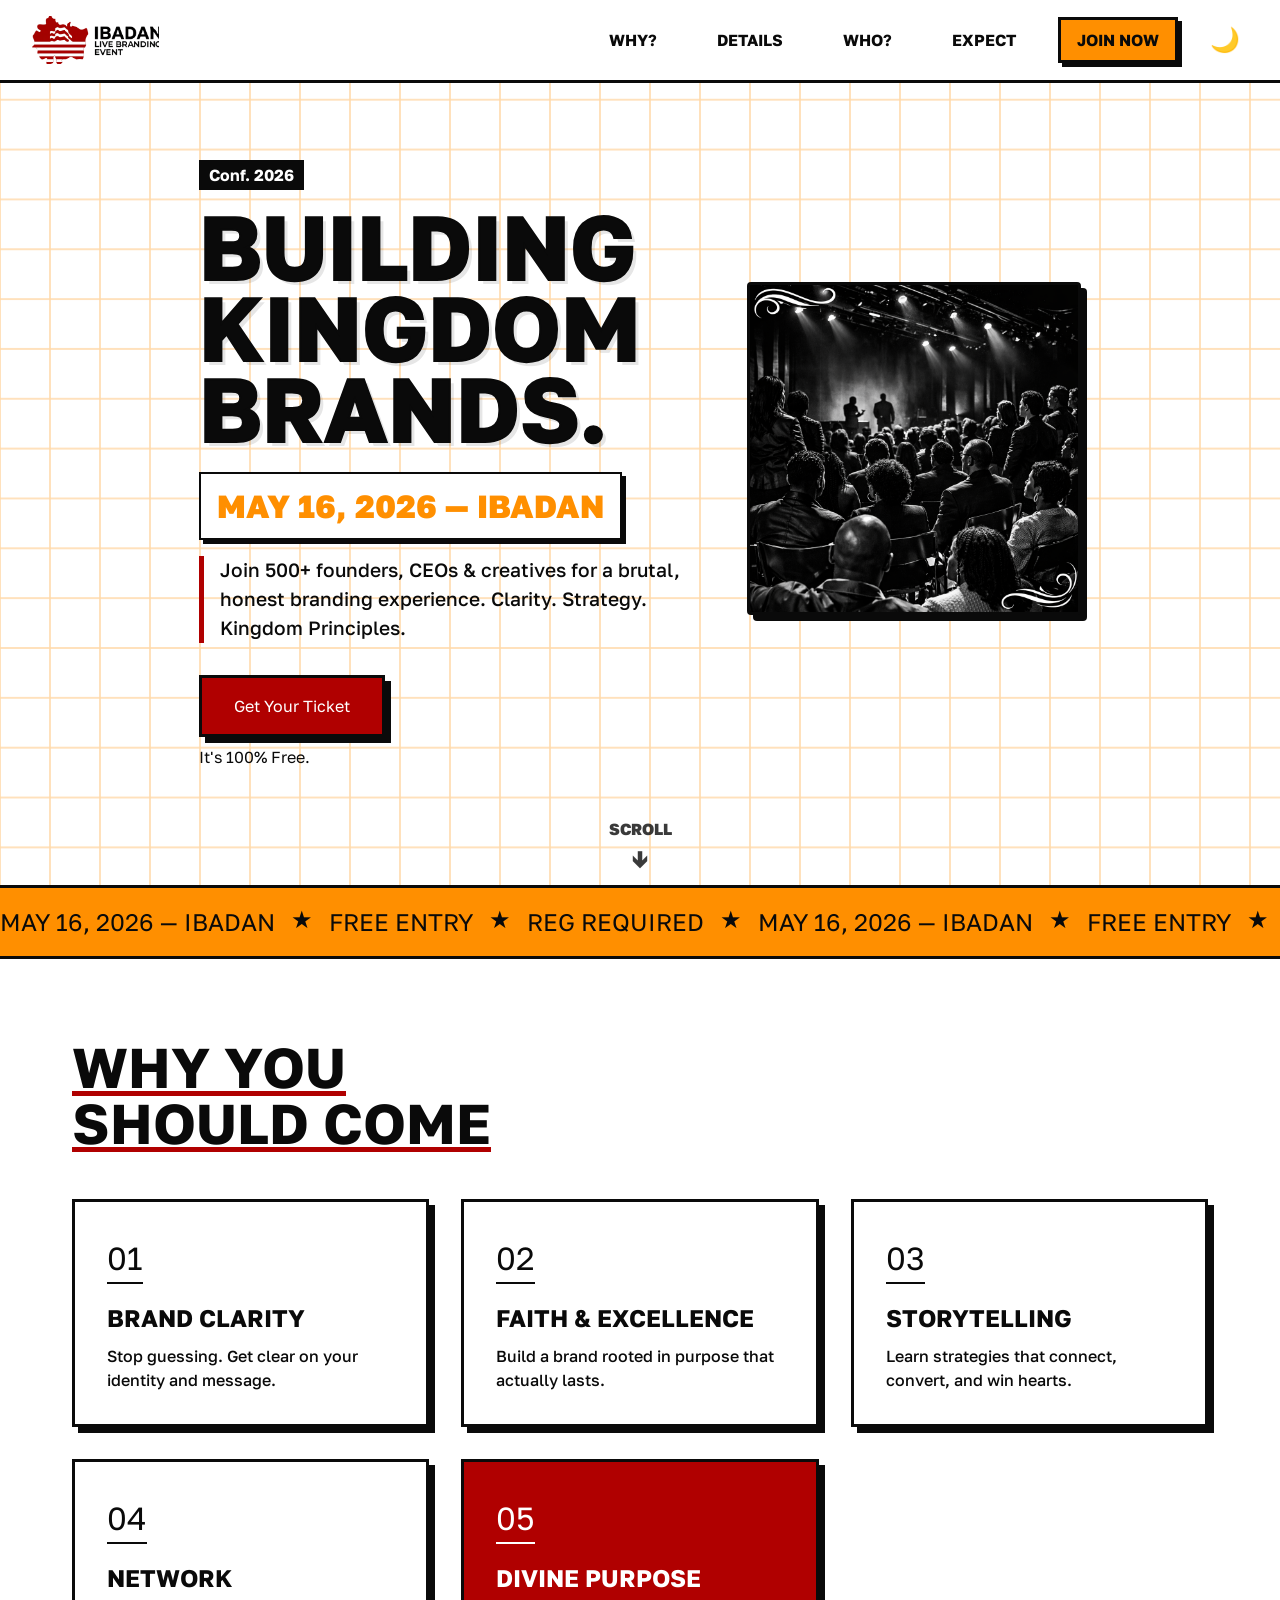
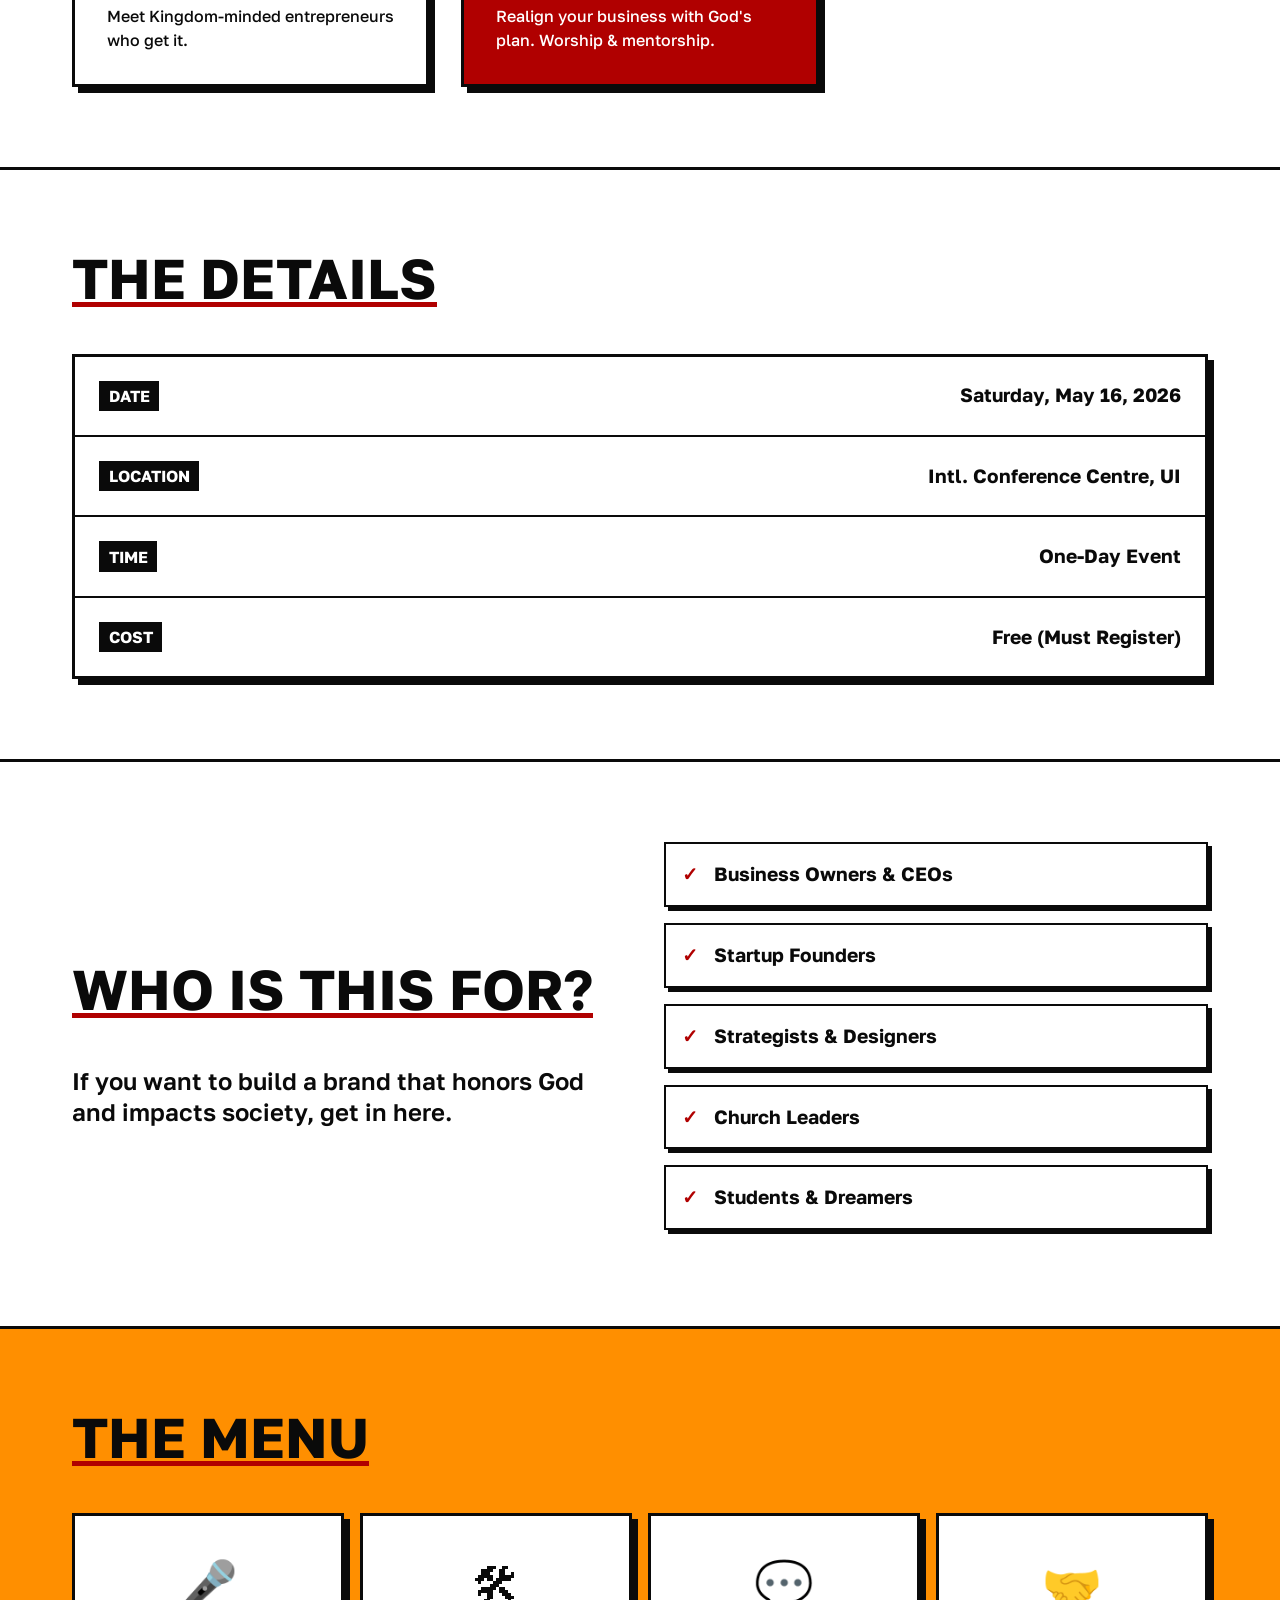
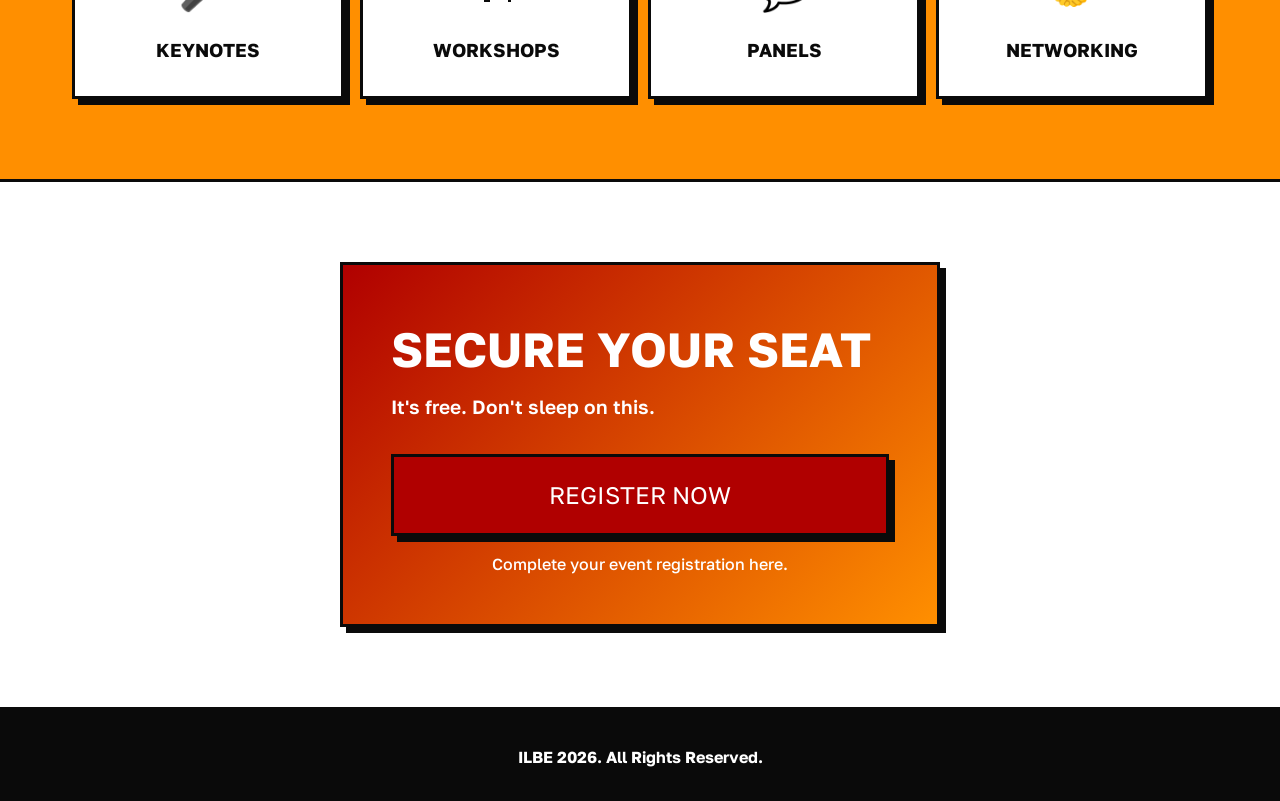
==== commit 19555ffb: "Remove rotated styles and tidy CSS Remove rotation transforms from the inline date badge (index.html" ====
--- a/index.html
+++ b/index.html
@@ -42,7 +42,7 @@
         <h1 class="hero__title">
           BUILDING<br />KINGDOM<br />BRANDS.
         </h1>
-        <div style="font-family: var(--font-display); font-size: 2rem; font-weight: 800; color: var(--accent-secondary); margin-bottom: 1rem; text-transform: uppercase; border: 2px solid var(--border-color); background: var(--surface); display: inline-block; padding: 0.5rem 1rem; box-shadow: 4px 4px 0px var(--shadow-color); transform: rotate(-1deg);">
+        <div style="font-family: var(--font-display); font-size: 2rem; font-weight: 800; color: var(--accent-secondary); margin-bottom: 1rem; text-transform: uppercase; border: 2px solid var(--border-color); background: var(--surface); display: inline-block; padding: 0.5rem 1rem; box-shadow: 4px 4px 0px var(--shadow-color);">
           May 16, 2026 — Ibadan
         </div>
         <p class="hero__sub">
--- a/style.css
+++ b/style.css
@@ -10,7 +10,7 @@
   --accent: #B00000;
   --accent-secondary: #FF8F00;
   --accent-tertiary: #244F02;
-  
+
   --border-color: #0A0A0A;
   --shadow-color: #0A0A0A;
 
@@ -174,8 +174,8 @@
   z-index: 0;
 }
 
-.hero > .container,
-.hero > .marquee-strip {
+.hero>.container,
+.hero>.marquee-strip {
   position: relative;
   z-index: 1;
 }
@@ -196,7 +196,7 @@
   font-weight: 700;
   padding: 0.2rem 0.6rem;
   margin-bottom: 1rem;
-  transform: rotate(-2deg);
+  margin-top: 2rem;
 }
 
 .hero__title {
@@ -219,9 +219,9 @@
 
 .hero__actions {
   display: flex;
-  align-items: center;
-  gap: 1.5rem;
-  flex-wrap: wrap;
+  flex-direction: column;
+  align-items: flex-start;
+  gap: 0.5rem;
 }
 
 .btn {
@@ -262,7 +262,6 @@
   justify-content: center;
   border: var(--border);
   box-shadow: var(--shadow);
-  transform: rotate(3deg);
   font-family: var(--font-display);
   font-size: 3rem;
   text-align: center;
@@ -276,7 +275,7 @@
   flex-direction: column;
   align-items: center;
   font-weight: 800;
-  color: var(--accent);
+  color: var(--text);
   opacity: 0.8;
   margin-top: auto;
   margin-bottom: 0.5rem;
@@ -290,12 +289,19 @@
 }
 
 @keyframes bounce {
-  0%, 20%, 50%, 80%, 100% {
+
+  0%,
+  20%,
+  50%,
+  80%,
+  100% {
     transform: translateY(0);
   }
+
   40% {
     transform: translateY(-10px);
   }
+
   60% {
     transform: translateY(-5px);
   }
@@ -636,8 +642,14 @@
     right: 1rem;
   }
 
+  .hero {
+    padding-top: 5rem;
+  }
+
   .hero__grid {
     grid-template-columns: 1fr;
+    margin-bottom: 0.5rem;
+    gap: 1rem;
   }
 
   .visual-box {
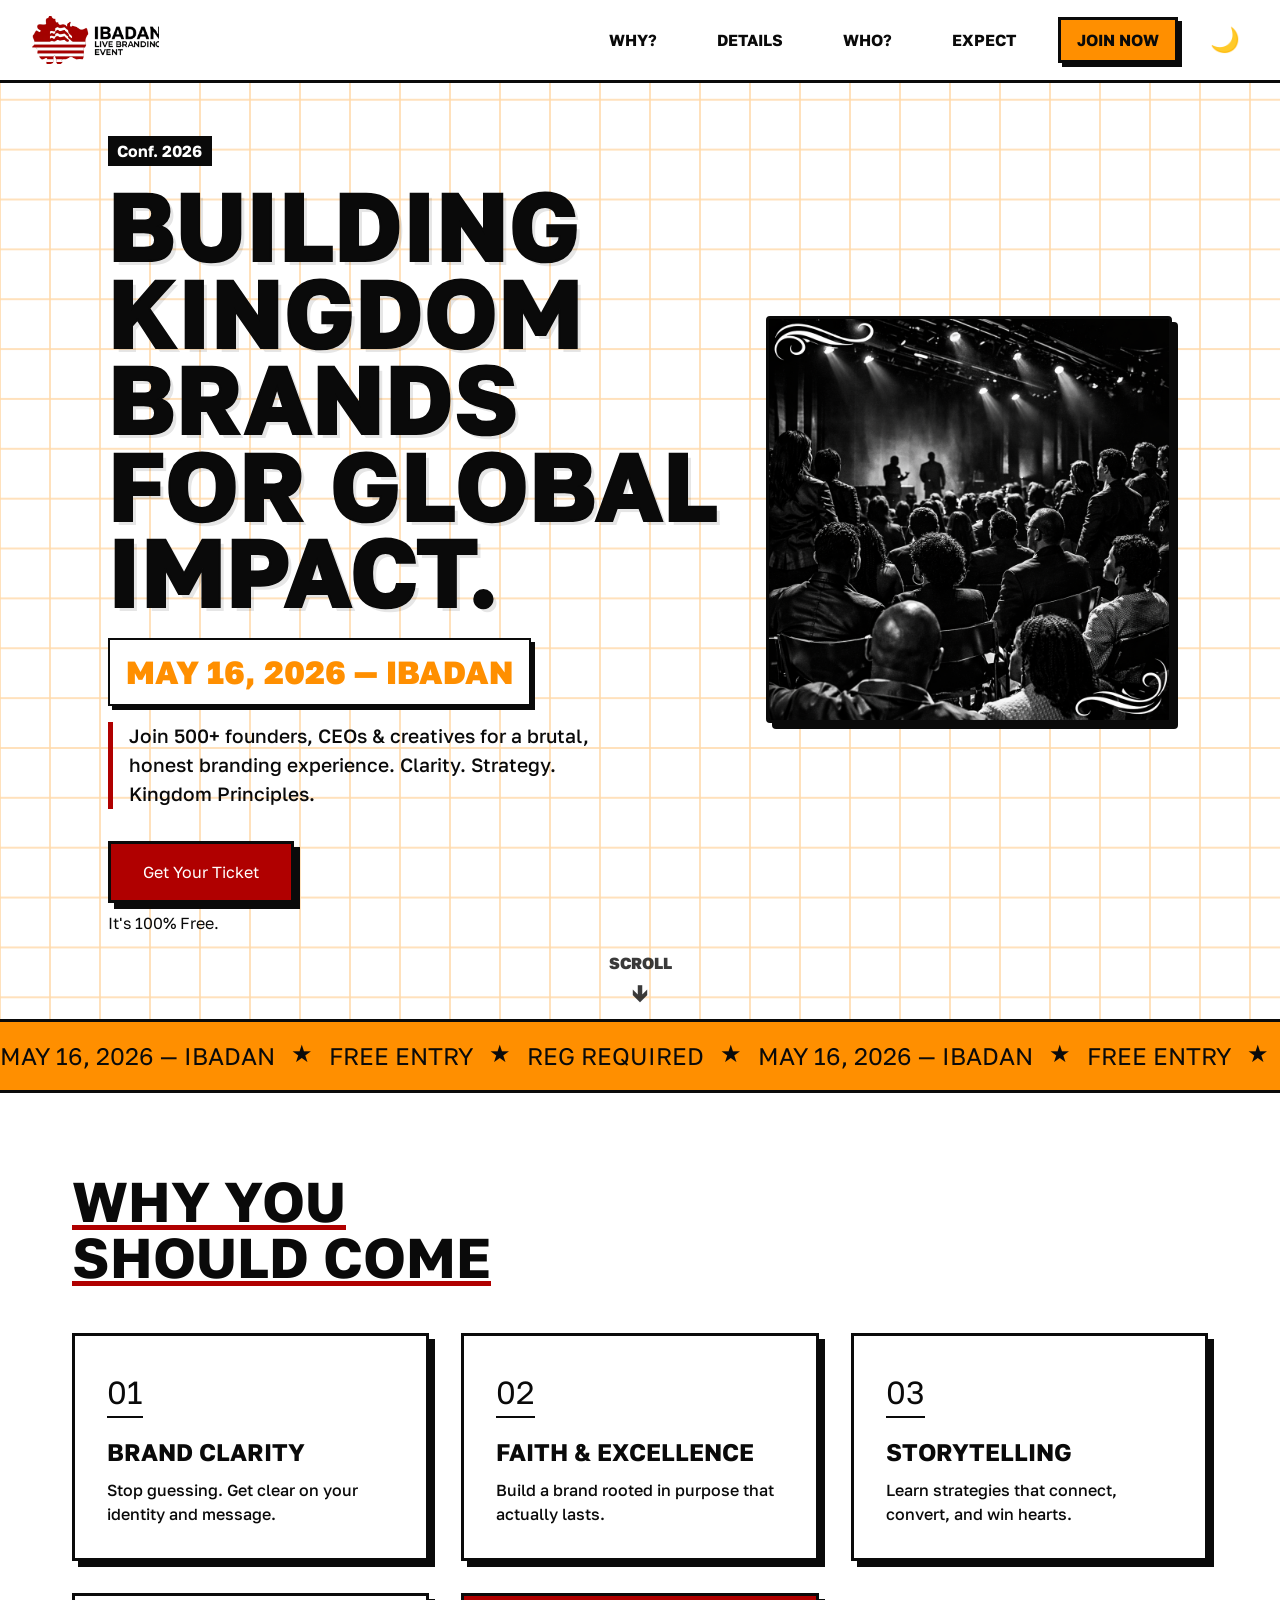
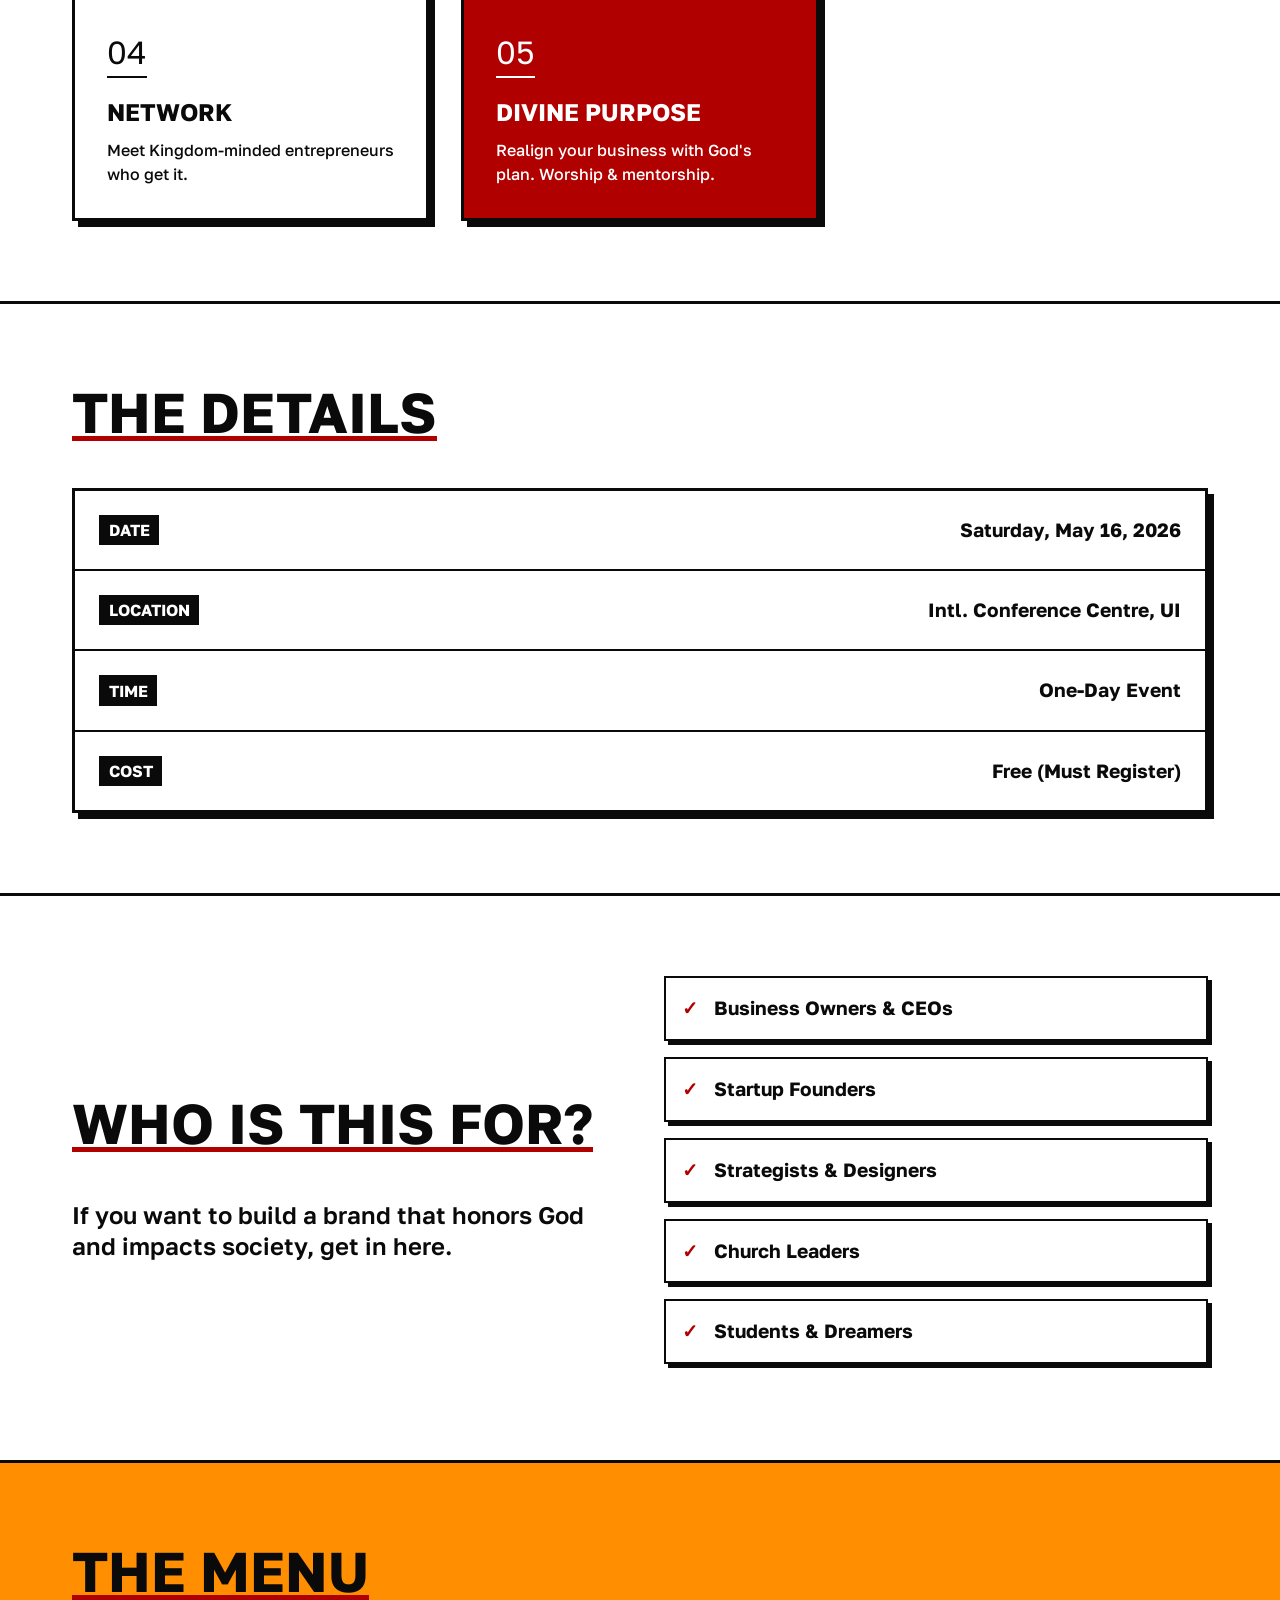
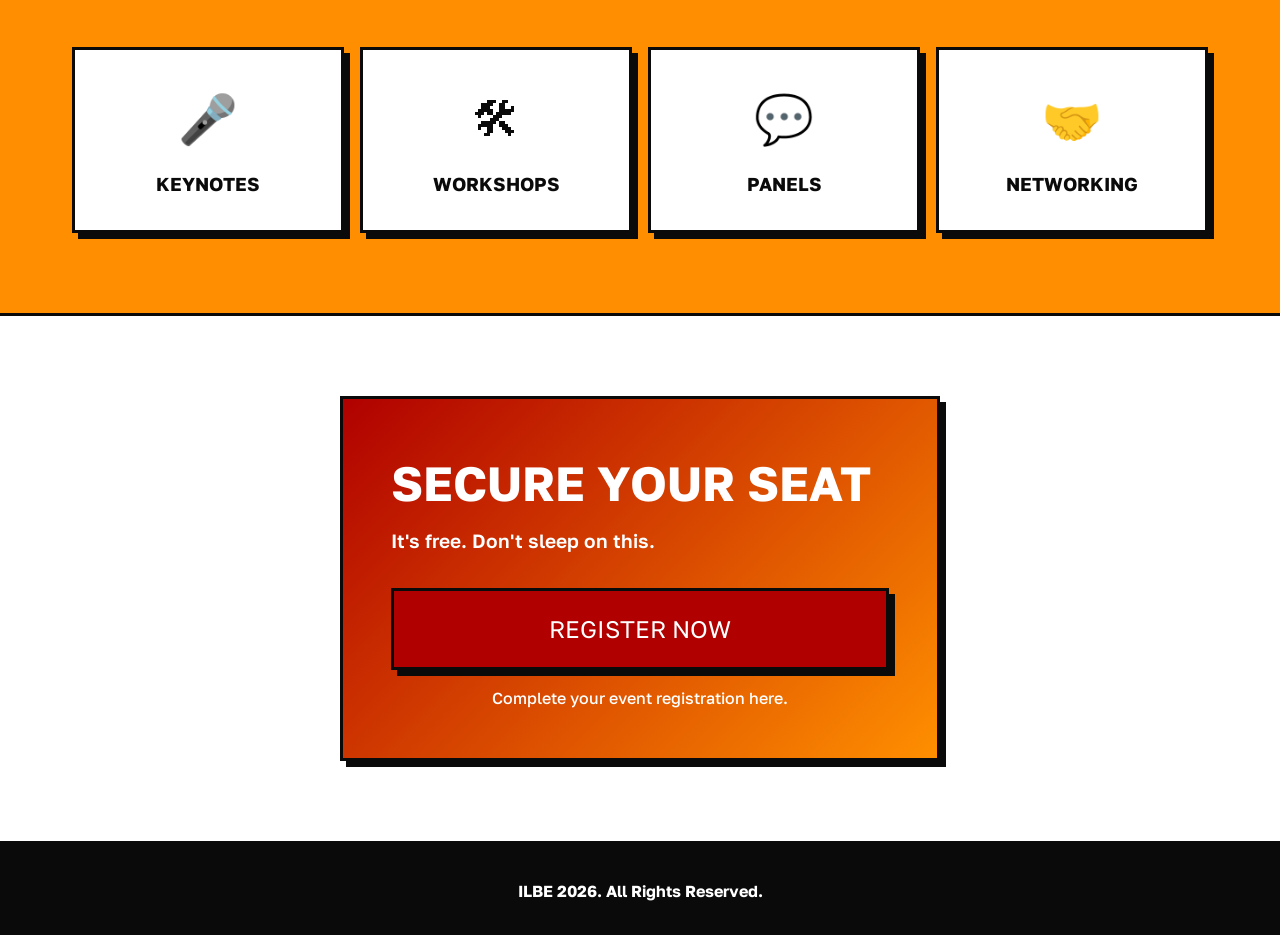
==== commit c65ff934: "Update hero layout and headline text Add "FOR GLOBAL IMPACT." to the hero headline (index.html and v" ====
--- a/index.html
+++ b/index.html
@@ -40,9 +40,9 @@
       <div class="hero__content reveal">
         <div class="hero__label">Conf. 2026</div>
         <h1 class="hero__title">
-          BUILDING<br />KINGDOM<br />BRANDS.
+          BUILDING<br />KINGDOM<br />BRANDS<br />FOR GLOBAL<br />IMPACT.
         </h1>
-        <div style="font-family: var(--font-display); font-size: 2rem; font-weight: 800; color: var(--accent-secondary); margin-bottom: 1rem; text-transform: uppercase; border: 2px solid var(--border-color); background: var(--surface); display: inline-block; padding: 0.5rem 1rem; box-shadow: 4px 4px 0px var(--shadow-color);">
+        <div class="hero__date-tag">
           May 16, 2026 — Ibadan
         </div>
         <p class="hero__sub">
--- a/style.css
+++ b/style.css
@@ -155,7 +155,7 @@
 
 /* ═══════════════════ HERO ═══════════════════ */
 .hero {
-  padding-top: 8rem;
+  padding-top: 6.5rem;
   min-height: 100svh;
   border-bottom: var(--border);
   display: flex;
@@ -186,7 +186,7 @@
   gap: 3rem;
   flex-grow: 1;
   align-items: center;
-  margin-bottom: 3rem;
+  margin-bottom: 1rem;
 }
 
 .hero__label {
@@ -199,8 +199,23 @@
   margin-top: 2rem;
 }
 
+.hero__date-tag {
+  font-family: var(--font-display);
+  font-size: clamp(1rem, 5vw, 2rem);
+  font-weight: 800;
+  color: var(--accent-secondary);
+  margin-bottom: 1rem;
+  text-transform: uppercase;
+  border: 2px solid var(--border-color);
+  background: var(--surface);
+  display: inline-block;
+  padding: 0.5rem 1rem;
+  box-shadow: 4px 4px 0px var(--shadow-color);
+  white-space: nowrap;
+}
+
 .hero__title {
-  font-size: clamp(3rem, 7vw, 6rem);
+  font-size: clamp(2.75rem, 9vw, 6rem);
   line-height: 0.9;
   margin-bottom: 1.5rem;
   -webkit-text-stroke: 2px var(--text);
@@ -644,6 +659,17 @@
 
   .hero {
     padding-top: 5rem;
+    min-height: 100svh;
+    padding-bottom: 0.5rem;
+  }
+
+  .marquee-strip {
+    order: -1;
+    font-size: 1rem;
+    padding: 0.5rem 0;
+    margin-bottom: 1rem;
+    border-top: none;
+    margin-top: -1px;
   }
 
   .hero__grid {
@@ -657,7 +683,7 @@
   }
 
   .hero__title {
-    font-size: 3.5rem;
+    font-size: clamp(3rem, 10vw, 4.5rem);
   }
 
   .grid-3,
